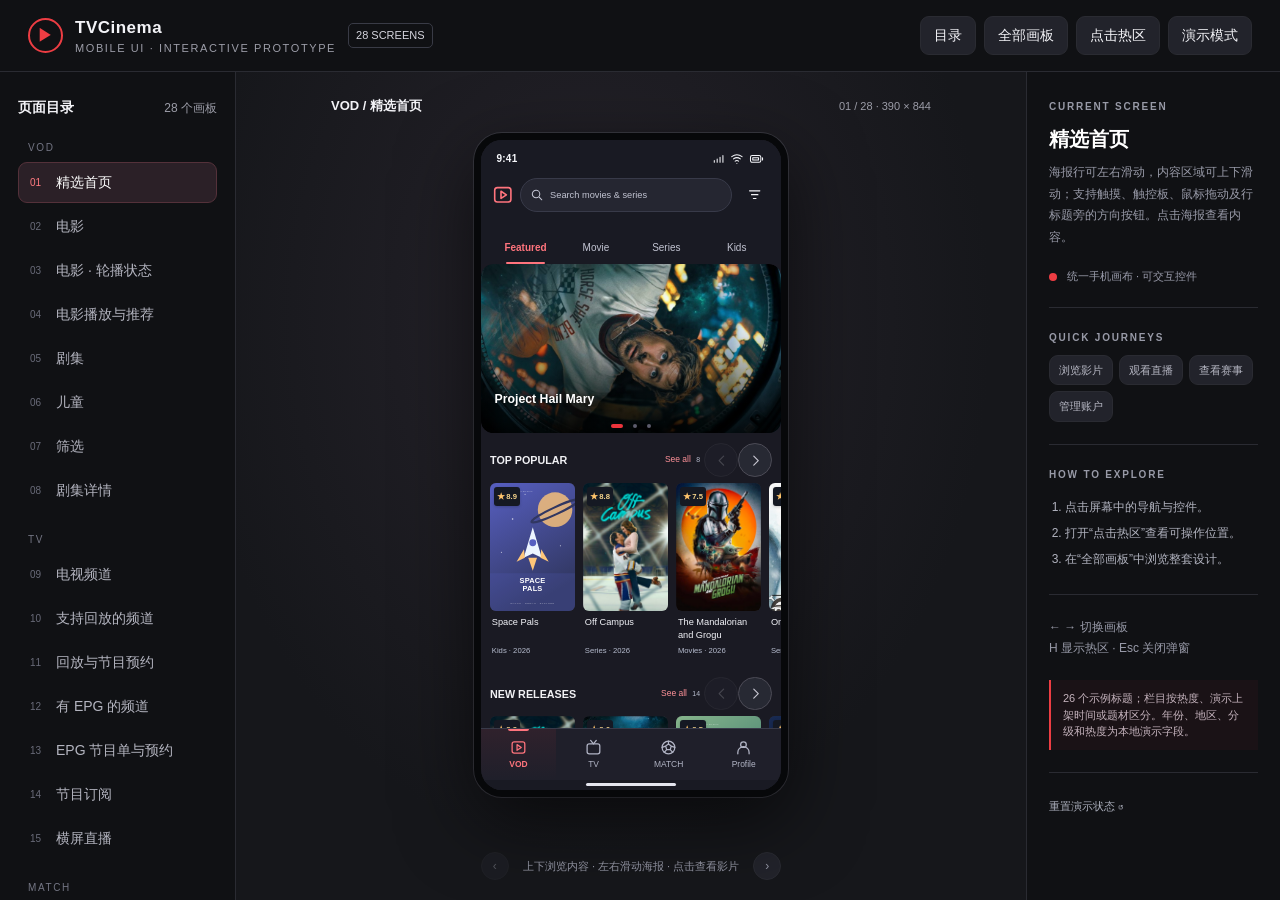
==== index.html @ 3f124931 "Publish TVCinema mobile interactive prototype" ====
<!doctype html>
<html lang="zh-CN">
<head>
<meta charset="utf-8">
<meta name="viewport" content="width=device-width,initial-scale=1">
<title>TVCinema — 可交互 UI 设计稿</title>
<style>
:root{color-scheme:dark;--bg:#101114;--panel:#18191f;--line:#2a2b32;--muted:#9c9da8;--red:#ed3d43;--text:#f3f3f7}
*{box-sizing:border-box}body{margin:0;background:var(--bg);color:var(--text);font:14px/1.5 -apple-system,BlinkMacSystemFont,"Segoe UI",sans-serif}button,input,select{font:inherit}button{cursor:pointer;color:inherit}button:focus-visible,a:focus-visible{outline:2px solid #ffa9ab;outline-offset:3px}button:disabled{cursor:default;opacity:.45}button,input,select{border-radius:9px}button{border:1px solid var(--line);background:#22232b}button:hover{border-color:#60616f}button.active{color:#ff8a8d;background:#ed3d4318;border-color:#ed3d4350}.topbar{height:72px;border-bottom:1px solid var(--line);display:flex;align-items:center;justify-content:space-between;padding:0 28px;gap:16px}.brand{display:flex;align-items:center;gap:12px}.mark{width:35px;height:35px;border:2px solid var(--red);border-radius:50%;display:grid;place-items:center;color:var(--red);font-size:17px}.brand strong{font-size:17px;letter-spacing:.5px}.brand small{display:block;font-size:11px;letter-spacing:1.6px;color:var(--muted)}.toolbar{display:flex;gap:8px;align-items:center}.toolbar button{padding:8px 13px}.tag{color:#d5d5de;font-size:11px;border:1px solid #393b46;border-radius:5px;padding:3px 7px;white-space:nowrap}.shell{display:grid;grid-template-columns:236px 1fr 254px;min-height:calc(100dvh - 72px)}.sidebar{border-right:1px solid var(--line);padding:25px 18px;height:calc(100dvh - 72px);overflow:auto}.eyebrow{font-size:10px;color:#989aa7;font-weight:600;letter-spacing:1.8px;margin:0 0 10px}.side-head{display:flex;justify-content:space-between;align-items:center;margin-bottom:22px}.side-head span{font-size:12px;color:var(--muted)}.group{margin:21px 0 7px;padding:0 10px;color:#737583;font-size:10px;letter-spacing:1.6px}.page-link{width:100%;display:flex;align-items:center;gap:10px;text-align:left;padding:9px 11px;margin:3px 0;border:1px solid transparent;background:transparent;color:#b4b5c0}.page-link.active{color:#fff;background:#2b2027;border-color:#54313a}.num{color:#696b79;font-size:10px;width:16px}.page-link.active .num{color:#ff7a80}.main{min-width:0;background:radial-gradient(ellipse at 45% 30%,#26232b 0%,#16171b 65%);position:relative;padding:24px 28px 20px;display:flex;flex-direction:column;align-items:center}.stage-label{width:100%;max-width:600px;display:flex;align-items:center;justify-content:space-between;margin-bottom:17px;gap:12px}.stage-label strong{font-size:13px}.stage-label span{color:var(--muted);font-size:11px}.device-area{width:100%;flex:1;min-height:0;display:flex;align-items:flex-start;justify-content:center}.device{position:relative;width:min(360px,calc((100dvh - 220px)*(390/844)));border:7px solid #07080a;border-radius:28px;box-shadow:0 24px 75px #0009,0 0 0 1px #3a3a42;overflow:hidden;background:#1a1a23;flex-shrink:0}.device.landscape{width:min(100%,760px);border-radius:19px;margin-top:80px}.screen{position:relative;line-height:0}.screen img{width:100%;height:auto;display:block}.hit{position:absolute;display:block;border:1px solid transparent;background:transparent;border-radius:4px;padding:0;z-index:2;line-height:1.2}.hit:hover{border-color:#ed3d43cc;background:#ed3d4325}.show-hits .hit{border:1px dashed #ff8289;background:#ed3d431a}.hit span{display:none;position:absolute;left:0;bottom:100%;background:#ed3d43;color:white;padding:4px 6px;font-size:10px;white-space:nowrap;border-radius:4px;box-shadow:0 2px 8px #0006}.hit:hover span,.hit:focus-visible span{display:block}.caption{display:flex;align-items:center;justify-content:center;gap:14px;margin:22px 0 0;color:#9698a6;font-size:11px}.caption button{font-size:12px;width:28px;height:28px;border-radius:50%}.inspector{border-left:1px solid var(--line);padding:27px 22px;color:#b5b6c2}.inspector h2{color:white;font-size:20px;margin:0 0 8px;font-weight:600}.inspector p{font-size:12px;line-height:1.8;color:#989aa8;margin:0 0 20px}.divider{border-top:1px solid var(--line);margin:22px 0}.steps{padding-left:16px;color:#b1b3bf;font-size:12px}.steps li{padding:4px 0}.legend{display:flex;gap:10px;align-items:center;font-size:11px;color:#999baa;margin:12px 0}.dot{width:8px;height:8px;background:var(--red);border-radius:50%}.stat{font-size:27px;color:white}.stat small{font-size:11px;color:#9294a3;margin-left:6px}.shortcuts{display:flex;gap:6px;flex-wrap:wrap}.shortcuts button{padding:6px 9px;font-size:11px}.source-link{font-size:11px;color:#aaaebb;border:none;background:transparent;padding:0;text-align:left}.gallery{display:none;padding:28px 34px;width:100%;max-width:1600px;margin:auto}.gallery-head{display:flex;align-items:center;justify-content:space-between;margin-bottom:22px}.gallery h1{font-size:25px;margin:0 0 4px}.gallery p{margin:0;color:#9295a2;font-size:12px}.cards{display:grid;grid-template-columns:repeat(5,minmax(0,1fr));gap:23px 19px}.card{border:1px solid #353640;background:#1b1c23;padding:9px;border-radius:13px;text-align:left;overflow:hidden}.card:hover{border-color:var(--red);transform:translateY(-2px)}.card .thumb{aspect-ratio:1080/2220;height:auto;overflow:hidden;border-radius:7px;background:#131318}.card img{width:100%;display:block}.card .land-thumb{display:flex;align-items:center}.card strong{font-size:12px;display:block;margin:11px 4px 2px}.card small{font-size:10px;color:#898d9d;margin:0 4px}.overview .shell{display:none}.overview .gallery{display:block}.veil{position:fixed;inset:0;z-index:20;background:#000a;display:none;align-items:center;justify-content:center;padding:20px;backdrop-filter:blur(6px)}.veil.open{display:flex}.modal{width:min(430px,100%);max-height:85dvh;overflow:auto;border-radius:20px;border:1px solid #42424f;background:#1b1c24;padding:24px;box-shadow:0 25px 100px #0008}.modal-head{display:flex;gap:12px;align-items:center;justify-content:space-between;margin-bottom:7px}.modal h2{font-size:21px;margin:0}.modal .sub{font-size:11px;color:#999ba9;margin:0 0 21px}.close{font-size:22px;width:32px;height:32px;padding:0;background:transparent;border:0}.field{margin:13px 0}.field label{display:block;color:#a6a8b4;font-size:12px;margin-bottom:7px}.field input,.field select{width:100%;background:#2a2b35;border:1px solid #454651;padding:10px 12px;color:white}.primary{background:var(--red);border-color:var(--red);padding:11px 17px;width:100%;font-weight:600}.secondary{padding:10px 14px}.options{display:flex;flex-wrap:wrap;gap:8px;margin:15px 0 22px}.options button{padding:8px 12px}.options button.active{background:var(--red);color:white;border-color:var(--red)}.result{width:100%;display:flex;align-items:center;justify-content:space-between;padding:13px 12px;margin:7px 0;text-align:left}.result small{color:#999baa}.note{font-size:12px;color:#9ea1b0;line-height:1.8}.toast{position:fixed;bottom:27px;left:50%;transform:translate(-50%,20px);opacity:0;pointer-events:none;transition:.18s;background:#fafafa;color:#202027;max-width:min(90vw,550px);padding:12px 18px;border-radius:11px;box-shadow:0 10px 45px #0008;z-index:40;font-size:12px;text-align:center}.toast.show{opacity:1;transform:translate(-50%,0)}.empty-mask{position:absolute;top:15.8%;left:0;right:0;bottom:1.8%;background:#1a1a23;z-index:5;display:flex;align-items:flex-start;justify-content:center;padding-top:80px;line-height:1.8;text-align:center;color:#bbb;font-size:14px}.empty-mask small{display:block;font-size:11px;color:#888}.preview-poster{height:180px;border-radius:10px;background-size:cover;background-position:center;margin:18px 0;display:grid;place-items:center}.play-symbol{width:60px;height:60px;background:#0008;border:1px solid #fff6;border-radius:50%;display:grid;place-items:center;font-size:26px}.chip{font-size:11px;background:#2a2c35;border-radius:5px;padding:4px 7px;display:inline-block;margin:0 4px 10px 0}.status-note{font-size:11px;padding:10px 12px;border-left:2px solid var(--red);background:#ed3d430b;margin-top:16px;color:#c5b3bd}.fullscreen .sidebar,.fullscreen .inspector{display:none}.fullscreen .shell{grid-template-columns:1fr}.fullscreen .device{width:min(430px,calc((100dvh - 185px)*(390/844)))}.fullscreen .device.landscape{width:min(900px,90vw)}.fullscreen .main{padding-top:14px}.fullscreen .stage-label{display:none}
@media(min-height:1000px){.device{width:min(400px,calc((100dvh - 220px)*(390/844)))}}
@media(max-width:1100px){.shell{grid-template-columns:210px 1fr}.inspector{display:none}.cards{grid-template-columns:repeat(4,minmax(0,1fr))}}
@media(max-width:700px){.topbar{height:auto;min-height:66px;padding:12px 14px;flex-wrap:wrap}.brand strong{font-size:15px}.tag{display:none}.toolbar{gap:5px}.toolbar button{font-size:11px;padding:7px 8px}.shell{display:block;min-height:calc(100dvh - 66px)}.sidebar{height:auto;max-height:140px;display:none;border-right:0;border-bottom:1px solid var(--line);padding:10px}.mobile-menu .sidebar{display:block}.side-head,.sidebar .group{display:none}.page-link{display:inline-flex;width:auto;font-size:12px;padding:7px}.main{padding:17px 12px;min-height:calc(100dvh - 66px)}.device,.fullscreen .device{width:min(380px,calc(100vw - 32px),calc((100dvh - 170px)*(390/844)));border-width:4px;border-radius:22px}.device.landscape,.fullscreen .device.landscape{width:100%;margin-top:60px;border-radius:10px}.stage-label{max-width:380px;margin-bottom:13px}.caption{margin-top:14px}.gallery{padding:20px 15px}.gallery h1{font-size:20px}.cards{grid-template-columns:repeat(2,minmax(0,1fr));gap:14px}.card .thumb{height:auto}.card strong{font-size:11px}.gallery-head .tag{display:none}.modal{padding:20px}.brand small{font-size:9px}.hide-mobile{display:none}}
@media print{body{background:white;color:black}.topbar,.shell,.gallery-head,.veil,.toast{display:none!important}.gallery{display:block!important;padding:0}.cards{grid-template-columns:repeat(3,1fr)}.card{break-inside:avoid;background:white;border:1px solid #ccc;color:black;box-shadow:none;margin-bottom:15px}.card .thumb{height:auto}.card img{width:100%}.card small{color:#666}}
/* Real, independently scrollable controls over the original TV screen. */
#device { container-type: inline-size; }
.tv-pane { position:absolute; inset:14.73% 0 9.5%; z-index:3; display:flex; flex-direction:column; overflow:hidden; background:#1a1a23; line-height:1.4; }
.tv-preview { display:block; position:relative; aspect-ratio:16/9; flex-shrink:0; width:100%; padding:0; overflow:hidden; border:0; border-radius:0; background:#11131b; text-align:left; color:white; }
.tv-preview:focus-visible { outline-offset:-3px; }
.tv-still { position:absolute; inset:0; overflow:hidden; background:#141820; }
.screen .tv-still > img { position:absolute; left:0; top:0; display:block; width:100%; height:auto; transform:translateY(var(--crop,-19.1%)); }
.tv-shade { position:absolute; inset:0; background:linear-gradient(transparent 30%,#000b 100%); }
.tv-trial { position:absolute; left:-9cqw; top:4cqw; width:33cqw; transform:rotate(-45deg); text-align:center; background:#d43636b0; padding:1cqw 0; font-size:2.2cqw; font-weight:600; }
.tv-live-badge { position:absolute; right:3cqw; top:3cqw; display:flex; gap:1.1cqw; align-items:center; background:#0008; border:1px solid #ffffff30; padding:.6cqw 1.6cqw; border-radius:1cqw; font-size:1.8cqw; letter-spacing:.15cqw; }
.tv-live-badge::before { content:''; width:1.2cqw; height:1.2cqw; background:#ed3d43; border-radius:50%; }
.tv-now { position:absolute; bottom:3.3cqw; left:4cqw; right:10cqw; display:block; }
.tv-now strong { font-size:3.2cqw; font-weight:600; display:block; line-height:1.5; text-shadow:0 1px 4px #000; }
.tv-now small { display:block; font-size:2.1cqw; color:#dedee5; line-height:1.5; }
.tv-expand { position:absolute; right:4cqw; bottom:4cqw; font-size:5cqw; line-height:1; }
.tv-tabs { display:grid; grid-template-columns:1fr 1fr; flex-shrink:0; height:15.45cqw; align-items:center; background:#1a1a23; }
.tv-tabs button { height:8.3cqw; font-size:4.1cqw; border:0; border-radius:0; background:transparent; color:#aaa; }
.tv-tabs button:first-child { border-right:1px solid #75757d; }
.tv-tabs .tv-tab-selected { color:#e83c3c; font-weight:650; }
.tv-columns { flex:1; min-height:0; display:grid; grid-template-columns:31% minmax(0,1fr); overflow:hidden; }
.tv-scroll { min-height:0; overflow-x:hidden; overflow-y:auto; overscroll-behavior-y:contain; touch-action:pan-y; scrollbar-width:thin; scrollbar-color:#5a4b52 transparent; -webkit-overflow-scrolling:touch; user-select:none; }
.tv-scroll.tv-dragging,.tv-scroll.tv-dragging button { cursor:grabbing; }
.tv-scroll::-webkit-scrollbar { width:3px; }
.tv-scroll::-webkit-scrollbar-thumb { background:#5a4b52; border-radius:3px; }
.tv-categories { background:#1a1a23; }
.tv-category { display:flex; align-items:center; justify-content:space-between; gap:1cqw; width:100%; min-height:15cqw; padding:3cqw 2cqw 3cqw 3cqw; text-align:left; background:transparent; border:0; border-left:1.2cqw solid transparent; border-radius:0; font-size:2.45cqw; color:#a6a6ad; }
.tv-category:hover { background:#25212a; }
.tv-category[aria-pressed="true"] { background:#301e26; color:white; border-left-color:#ed393c; }
.tv-category small { color:#6f6e7c; font-size:1.9cqw; }
.tv-category[aria-pressed="true"] small { color:#dd9da4; }
.tv-channels { background:#1a1a23; }
.tv-channel { display:flex; width:100%; align-items:center; min-height:15cqw; gap:2.5cqw; padding:2.4cqw 2.5cqw 2.4cqw 4cqw; background:#282832; text-align:left; border:0; border-bottom:.55cqw solid #1a1a23; border-radius:0; color:white; }
.tv-channel:hover { background:#34303c; }
.tv-channel[aria-pressed="true"] { background:#301e26; }
.tv-channel:focus-visible,.tv-category:focus-visible { outline-offset:-3px; }
.tv-logo { position:relative; display:grid; place-items:center; flex-shrink:0; width:15.4cqw; aspect-ratio:2/1; overflow:hidden; background:var(--brand-bg,#101219); border-radius:.2cqw; }
.screen .tv-logo img { width:650.6%; height:auto; max-width:none; position:absolute; left:0; top:0; transform:translate(-35.185%,var(--logo-offset)); }
.tv-brand { padding:.6cqw; font-size:2.4cqw; font-weight:800; letter-spacing:-.08cqw; text-align:center; line-height:1.1; color:var(--brand-color,#fff); }
.tv-channel-copy { min-width:0; flex:1; }
.tv-channel-copy strong { display:block; overflow:hidden; text-overflow:ellipsis; white-space:nowrap; font-weight:400; font-size:2.5cqw; line-height:1.7; }
.tv-channel-copy small { display:block; overflow:hidden; text-overflow:ellipsis; white-space:nowrap; color:#909098; font-size:1.8cqw; line-height:1.7; }
.tv-channel-arrow { color:#777781; font-size:4cqw; }
.tv-playing { display:none; align-items:flex-end; gap:.35cqw; height:3.5cqw; width:2.4cqw; flex-shrink:0; }
.tv-playing i { width:.55cqw; background:#ef4b51; height:65%; animation:tv-meter .85s ease-in-out infinite alternate; }
.tv-playing i:nth-child(2) { height:100%; animation-delay:-.35s; }
.tv-playing i:nth-child(3) { height:45%; animation-delay:-.6s; }
.tv-channel[aria-pressed="true"] .tv-playing { display:flex; }
.tv-channel[aria-pressed="true"] .tv-channel-arrow { display:none; }
.tv-empty { padding:8cqw 3cqw; text-align:center; color:#9999a4; font-size:2.6cqw; line-height:1.9; }
.tv-empty small { display:block; font-size:2cqw; }
.tv-announcement { position:absolute; width:1px; height:1px; overflow:hidden; clip-path:inset(50%); }
.tv-preview-only { position:absolute; top:14.73%; width:100%; z-index:3; line-height:1.4; }
.tv-full-player { position:absolute; inset:0; z-index:3; overflow:hidden; background:#11131b; color:white; line-height:1.5; }
.tv-full-player .tv-shade { background:linear-gradient(#0009,transparent 30%,transparent 65%,#000a); }
.tv-player-head { position:absolute; top:3%; left:4%; right:5%; display:flex; align-items:center; gap:2cqw; }
.tv-player-head strong { flex:1; font-size:clamp(10px,2.2cqw,24px); font-weight:500; }
.tv-player-head button,.tv-player-footer button { border:0; background:transparent; font-size:clamp(15px,3cqw,32px); padding:.6cqw 1cqw; line-height:1.4; }
.tv-player-head button[aria-pressed="true"] { color:#ed393c; }
.tv-player-footer { position:absolute; bottom:7%; left:4%; right:5%; display:flex; align-items:center; gap:2cqw; }
.tv-player-footer small { flex:1; font-size:clamp(8px,1.5cqw,16px); color:#ddd; }
.tv-full-player .tv-live-badge { top:auto; bottom:3%; right:5%; font-size:clamp(7px,1cqw,12px); padding:.4cqw 1cqw; }
.tv-full-player .tv-live-badge::before { width:.65cqw; height:.65cqw; }
.tv-sports { position:absolute; inset:0; background:radial-gradient(ellipse at 50% 15%,#42596e,#122435 70%); display:grid; place-items:center; }
.tv-field { position:absolute; inset:33% 6% -30%; border:1px solid #b1d5af66; background:repeating-linear-gradient(90deg,#346b3c88 0 14.2%,#2c5e3588 14.2% 28.4%); transform:perspective(200px) rotateX(25deg); }
.tv-field::before { content:''; position:absolute; left:50%; top:0; bottom:0; border-left:1px solid #c4e6bd80; }
.tv-field::after { content:''; position:absolute; left:40%; top:24%; width:20%; aspect-ratio:1; border:1px solid #c4e6bd80; border-radius:50%; }
.tv-sports-score { position:relative; color:#fff; display:flex; align-items:center; gap:4cqw; padding:3cqw 5cqw; background:#101b2ba8; border:1px solid #ffffff30; border-radius:1cqw; font-size:3cqw; }
.tv-sports-score b { font-size:6cqw; font-variant-numeric:tabular-nums; }
.show-hits .tv-category,.show-hits .tv-channel,.show-hits .tv-preview,.show-hits .tv-tabs button { outline:1px dashed #ff828980; outline-offset:-1px; }
@keyframes tv-meter { to { height:25%; } }
@media(prefers-reduced-motion:reduce) { .tv-playing i { animation:none; } }

.match-pane { position:absolute; inset:12.25% 0 9.5%; z-index:3; display:flex; flex-direction:column; overflow:hidden; background:transparent; line-height:1.4; }
.match-toolbar { display:flex; flex-direction:column; gap:2.8cqw; padding:0 4cqw 3.2cqw; flex-shrink:0; }
.match-filter-row { display:flex; gap:2.3cqw; overflow-x:auto; scrollbar-width:none; overscroll-behavior-x:contain; touch-action:pan-x; }
.match-filter-row::-webkit-scrollbar { display:none; }
.match-pill { flex-shrink:0; height:10cqw; min-width:10cqw; padding:1cqw 3cqw; border:.25cqw solid #493433; background:#190f11e8; border-radius:2.5cqw; font-size:2.85cqw; color:#eee7e5; white-space:nowrap; }
.match-pill[aria-pressed="true"] { background:#d49a32; border-color:#d49a32; color:#221612; }
.match-pill:focus-visible { outline-offset:-3px; }
.match-date { min-width:14.2cqw; }
.match-list { flex:1; min-height:0; padding:0 4cqw 4cqw; }
.match-fixture { position:relative; margin-bottom:2.4cqw; border:.22cqw solid #685650; border-radius:2.4cqw; overflow:hidden; background:#181314e8; }
.match-open { display:grid; grid-template-columns:23% 24% 15% 27%; width:100%; min-height:24cqw; align-items:center; padding:3.7cqw 1.6cqw; border:0; border-radius:0; background:transparent; color:#f8f1ef; text-align:center; }
.match-open:hover { background:#ffffff06; }
.match-open:focus-visible { outline-offset:-3px; }
.match-league { padding-right:1cqw; font-size:2.3cqw; line-height:1.25; color:#bdb7b8; }
.match-team { min-width:0; display:flex; flex-direction:column; align-items:center; gap:1.1cqw; }
.match-flag { height:7.9cqw; display:flex; align-items:center; justify-content:center; line-height:1; }
.country-flag { display:inline-flex; align-items:center; justify-content:center; flex-shrink:0; width:8.9cqw; height:5.9cqw; filter:drop-shadow(0 1px 2px #0003); }
.country-flag svg { display:block; width:100%; height:100%; overflow:hidden; }
.match-team-name { font-size:2.55cqw; line-height:1.3; overflow-wrap:anywhere; }
.match-score { display:flex; flex-direction:column; align-items:center; gap:.3cqw; }
.match-score strong { font-size:3.3cqw; white-space:nowrap; font-weight:700; font-variant-numeric:tabular-nums; }
.match-score small { font-size:2.4cqw; color:#b2a5a3; }
.match-reminder { position:absolute; right:1.6cqw; top:50%; transform:translateY(-50%); display:grid; place-items:center; width:6.1cqw; height:7cqw; padding:1cqw; background:transparent; border:1px solid transparent; color:white; }
.match-reminder svg { width:100%; height:100%; }
.match-reminder[aria-pressed="true"] { color:#ffc464; background:#d49a3220; border-color:#d49a3240; }
.match-empty { text-align:center; padding:15cqw 3cqw; font-size:3cqw; color:#d8c2ba; }
.match-empty small { display:block; margin-top:1cqw; font-size:2.3cqw; color:#ac8a7d; }
.match-modal-score { display:flex; justify-content:space-between; align-items:center; gap:14px; margin:26px 0; text-align:center; }
.match-modal-score > span { flex:1; font-size:13px; }
.match-modal-score .flag { display:flex; justify-content:center; margin-bottom:12px; }
.match-modal-score .country-flag { width:60px; height:40px; }
.match-modal-score > strong { font-size:27px; white-space:nowrap; }
.show-hits .match-pill,.show-hits .match-open,.show-hits .match-reminder { outline:1px dashed #ff828980; outline-offset:-1px; }

.match-reference-background{position:absolute;inset:12.25% 0 9.5%;z-index:2;overflow:hidden;pointer-events:none;background:#3c0806}.match-reference-band{position:absolute;left:0;right:0;background-repeat:no-repeat}.match-reference-edge{position:absolute;top:0;bottom:0;width:4%;overflow:hidden}.match-reference-edge.left{left:0}.match-reference-edge.right{right:0}.screen .match-reference-edge img{position:absolute;top:-25.1806cqw;width:100cqw;height:auto;max-width:none}.match-reference-edge.left img{left:0}.match-reference-edge.right img{left:-96cqw}#screen[data-page="match"] .app-statusbar{background:#3b0605}

.recharge-form { position:absolute; inset:0; z-index:3; pointer-events:none; }
.recharge-input { position:absolute; left:7.75%; top:22.29%; width:84.5%; height:5.65%; padding:1cqw 3cqw; background:#2c2c2e; color:white; border:.26cqw solid #b34a4e; border-radius:1cqw; font-size:4.4cqw; text-align:center; pointer-events:auto; outline-offset:2px; }
.recharge-confirm { position:absolute; left:7.75%; top:31.38%; width:84.5%; height:5.25%; padding:0; background:#282832; border:0; border-radius:1.7cqw; font-size:5.4cqw; pointer-events:auto; }
.recharge-confirm:disabled { opacity:1; color:#babac4; }
.recharge-confirm:not(:disabled) { background:#e83c40; color:white; }
.settings-current-language { position:absolute; left:61%; top:20.25%; width:31.5%; height:3.25%; display:flex; align-items:center; justify-content:flex-end; white-space:nowrap; background:#282832; color:#8f8f97; font-size:3.5cqw; line-height:1.2; pointer-events:none; z-index:3; }
.language-sheet { position:absolute; left:0; right:0; top:69.5%; bottom:0; z-index:4; background:#272727; border-radius:2.5cqw 2.5cqw 0 0; padding:0 4.4cqw; line-height:1.4; }
.language-dismiss,.language-dismiss:hover { position:absolute; inset:8% 0 30.5%; z-index:2; border:0; border-radius:0; background:transparent; }
.language-sheet-head { height:18cqw; display:flex; align-items:center; justify-content:space-between; border-bottom:1px solid #48484c; }
.language-sheet-head strong { font-size:4cqw; color:#c9c9d1; }
.language-sheet-head button { background:transparent; border:0; font-size:6cqw; padding:1cqw; color:#eee; }
.language-option { display:flex; align-items:center; width:100%; height:18cqw; padding:0; border:0; border-bottom:1px solid #424246; border-radius:0; background:transparent; text-align:left; font-size:3.7cqw; color:#c5c5ce; }
.language-option:last-child { border-bottom:0; }
.language-option[aria-pressed="true"] { color:#ed393e; }
.history-capture-mask { position:absolute; left:0; right:0; top:80%; bottom:1.5%; z-index:1; background:#1a1a23; }
.profile-empty-mask { position:absolute; left:0; right:0; top:15.2%; bottom:1.5%; background:#1a1a23; z-index:3; }
.show-hits .recharge-input,.show-hits .recharge-confirm,.show-hits .language-option { outline:1px dashed #ff8289; outline-offset:-2px; }

.vod-pane { position:absolute; inset:19.1% 0 9.5%; z-index:3; overflow-x:hidden; overflow-y:auto; background:#1a1a23; line-height:1.4; overscroll-behavior-y:contain; touch-action:pan-x pan-y; scrollbar-width:thin; scrollbar-color:#56545e transparent; user-select:none; }
.vod-hero { position:relative; margin:0 0 2.5cqw; }
.vod-hero-strip { display:flex; overflow-x:auto; overflow-y:hidden; width:100%; aspect-ratio:16/9; scroll-snap-type:x mandatory; scrollbar-width:none; overscroll-behavior-x:contain; touch-action:pan-x pan-y; border-radius:4cqw; }
.vod-hero-strip::-webkit-scrollbar,.vod-row::-webkit-scrollbar { display:none; }
.vod-hero-slide { position:relative; flex:0 0 100%; width:100%; height:100%; padding:0; border:0; border-radius:4cqw; background:#15151e; overflow:hidden; scroll-snap-align:start; text-align:left; color:white; }
.vod-hero-photo { position:absolute; inset:0; overflow:hidden; }
.screen .vod-hero-photo img { position:absolute; top:0; left:-16%; width:132%; height:auto; transform:translateY(var(--hero-crop,-19.1%)); }
.vod-hero-slide > .vod-art { position:absolute; inset:0; aspect-ratio:auto; border-radius:0; }
.vod-hero-shade { position:absolute; inset:0; background:linear-gradient(transparent 42%,#0009 100%); }
.vod-hero-title { position:absolute; left:4.5cqw; right:4.5cqw; bottom:8cqw; font-size:3.5cqw; font-weight:750; line-height:1.25; text-shadow:0 1px 4px #0006; }
.vod-hero-dots { position:absolute; bottom:1.5cqw; left:0; right:0; display:flex; align-items:center; justify-content:center; gap:1.3cqw; pointer-events:none; }
.vod-hero-dot { pointer-events:auto; width:1.6cqw; height:1.6cqw; min-height:0; padding:0; border:0; border-radius:2cqw; background:#5c5c6c; }
.vod-hero-dot[aria-pressed="true"] { width:4.2cqw; background:#eb343c; }
.vod-shelf { margin:0 0 4.8cqw; }
.vod-shelf-heading { display:flex; align-items:center; justify-content:space-between; margin:0; padding:1cqw 1.6cqw 2.6cqw; }
.vod-shelf h2 { margin:0; color:#f1f1f4; font-size:3.3cqw; line-height:1.4; font-weight:750; }
.vod-row-controls { display:flex; gap:1cqw; }
.vod-row-controls button { display:grid; place-items:center; width:4.6cqw; height:4.6cqw; padding:0; border:1px solid #4c4b56; border-radius:50%; background:#25252f; font-size:3.4cqw; line-height:1; color:#c9c8d2; }
.vod-row-controls button:disabled { opacity:.25; }
.vod-row { display:flex; gap:2cqw; padding:0 1.6cqw .8cqw; overflow-x:auto; overflow-y:hidden; overscroll-behavior-x:contain; touch-action:pan-x pan-y; scrollbar-width:none; scroll-snap-type:x proximity; scroll-padding-inline:1.6cqw; }
.vod-card { position:relative; flex:0 0 29.2cqw; width:29.2cqw; min-width:0; padding:0; border:0; border-radius:1cqw; background:transparent; text-align:left; color:#f7f7f9; scroll-snap-align:start; }
.vod-card:hover { border:0; background:transparent; }
.vod-card:focus-visible { outline-offset:-2px; }
.vod-art { position:relative; display:block; width:100%; aspect-ratio:2/3; overflow:hidden; background:#282832; border-radius:1.2cqw; }
.vod-art .vod-sprite { position:absolute; top:0; left:0; width:var(--sprite-width); height:auto; max-width:none; transform:translate(var(--sprite-x),var(--sprite-y)); }
.vod-art .vod-illustration { position:absolute; inset:0; width:100%; height:100%; object-fit:cover; }
.vod-art-title { position:absolute; inset:auto 0 0; padding:10cqw 1.8cqw 3cqw; background:linear-gradient(transparent,#07101ddd); font-weight:800; font-size:3.9cqw; line-height:1.05; text-transform:uppercase; }
.vod-card-title { display:block; margin:1.7cqw 1.3cqw 0; overflow:hidden; text-overflow:ellipsis; white-space:nowrap; font-size:2.55cqw; line-height:1.7; font-weight:400; }
.vod-rating { position:absolute; left:0; bottom:0; z-index:1; display:flex; align-items:center; gap:.7cqw; padding:.7cqw 1.2cqw; border-radius:0 1.5cqw 0 0; background:#090d1370; color:white; font-size:2.4cqw; line-height:1.3; }
.vod-rating b { font-size:3cqw; }
.vod-footer-note { padding:2cqw 5cqw 6cqw; color:#777780; text-align:center; font-size:2.3cqw; }
.vod-dragging,.vod-dragging button { cursor:grabbing!important; }
.vod-drag-scroll { scroll-snap-type:none!important; scroll-behavior:auto!important; }
.vod-modal-layout { display:grid; grid-template-columns:110px minmax(0,1fr); gap:18px; margin:17px 0; align-items:start; }
.vod-modal-layout .vod-art { border-radius:8px; }
.vod-modal-layout .vod-art-title { font-size:16px; padding:25px 8px 12px; }
.vod-modal-copy { min-width:0; }
.vod-modal-copy p { color:#b3b3bf; font-size:12px; line-height:1.7; margin:8px 0; }
.vod-modal-copy .chip { margin-bottom:5px; }
.vod-modal-actions { display:grid; gap:10px; }
.show-hits .vod-card,.show-hits .vod-hero-slide,.show-hits .vod-row-controls button { outline:1px dashed #ff828980; outline-offset:-1px; }
@media(max-width:400px) { .vod-modal-layout { grid-template-columns:90px minmax(0,1fr); gap:14px; } }

.movie-watch-pane{position:absolute;inset:5.8% 0 1.3%;z-index:3;overflow-x:hidden;overflow-y:auto;background:#1a1a23;line-height:1.45;overscroll-behavior-y:contain;touch-action:pan-x pan-y;scrollbar-width:thin;scrollbar-color:#55535e transparent;user-select:none}
.movie-player-viewport{position:sticky;top:0;z-index:5;aspect-ratio:16/9;background:#000;overflow:hidden;color:#fff}
.movie-film-still{position:absolute;left:0;right:0;top:50%;transform:translateY(-50%);aspect-ratio:2.39;overflow:hidden;background:#08080b}
.movie-film-still>.vod-art{position:absolute;inset:0;aspect-ratio:auto;border-radius:0}
.movie-reference-still{position:absolute;inset:0;overflow:hidden}
.screen .movie-reference-still img{position:absolute;top:0;left:0;width:100%;height:auto;transform:translateY(-8.84%)}
.movie-video-shade{position:absolute;inset:0;background:linear-gradient(#0006,transparent 25%,transparent 55%,#000b)}
.movie-player-top{position:absolute;inset:0 0 auto;display:flex;justify-content:space-between;align-items:center;padding:1.3cqw 3cqw;z-index:3}
.movie-player-top button,.movie-controls button{border:0;background:transparent;padding:0;color:#fff;line-height:1}
.movie-back{font-size:6cqw;width:6cqw;height:7cqw;text-align:left}
.movie-player-badge{font-size:1.9cqw;letter-spacing:.15cqw;color:#ddd;background:#0008;border:1px solid #ffffff30;padding:.5cqw 1.2cqw;border-radius:1cqw}
.movie-play-center{position:absolute;left:50%;top:50%;transform:translate(-50%,-50%);display:grid;place-items:center;width:13cqw;height:13cqw;border:1px solid #ffffff80;border-radius:50%;background:#0006;font-size:6cqw;padding:0;color:white;z-index:2}
.movie-player-viewport[data-playing="true"] .movie-play-center{opacity:0;transition:opacity .18s}
.movie-player-viewport:hover .movie-play-center,.movie-play-center:focus-visible{opacity:1!important}
.movie-controls{position:absolute;inset:auto 0 0;z-index:3;padding:0 3.4cqw 2cqw;background:linear-gradient(transparent,#0009);line-height:1.4}
.movie-seek{display:block;width:100%;height:3cqw;margin:0 0 1.1cqw;padding:0;accent-color:#e9373f;cursor:pointer}
.movie-control-row{display:flex;align-items:center;gap:3cqw}
.movie-control-row button{font-size:3cqw;min-width:3.5cqw;height:4cqw}
.movie-time{font-size:2.2cqw;color:#ddd;font-variant-numeric:tabular-nums;flex:1}
.movie-watch-info{padding:4.4cqw 3.4cqw 0}
.movie-title-row{display:flex;gap:3cqw;align-items:flex-start;justify-content:space-between}
.movie-title-row h1{min-width:0;margin:0;color:#f5f5f8;font-size:5.4cqw;line-height:1.2;font-weight:750;letter-spacing:-.12cqw}
.movie-detail-rating{font-size:5.2cqw;line-height:1.3;color:#fa8b17;font-weight:500;white-space:nowrap}
.movie-meta,.movie-genres{margin:2.6cqw 0 0;color:#a6a6af;font-size:2.8cqw;line-height:1.6}
.movie-genres{margin-top:1.5cqw}
.movie-description{margin:3.1cqw 0 0;color:#a6a6af;font-size:3cqw;line-height:1.6;display:-webkit-box;-webkit-box-orient:vertical;-webkit-line-clamp:3;overflow:hidden}
.movie-description.is-expanded{display:block;overflow:visible}
.movie-more{padding:1.9cqw 0 0;border:0;background:transparent;color:#f23842;font-size:3.1cqw;font-weight:700;line-height:1.4}
.movie-credits{margin-top:3cqw;color:#898993;font-size:2.8cqw;line-height:1.65}
.movie-credits p{margin:0 0 .7cqw}
.movie-cast{display:-webkit-box;-webkit-line-clamp:2;-webkit-box-orient:vertical;overflow:hidden}
.movie-cast.is-expanded{display:block;overflow:visible}
.movie-recommendations{padding-top:6cqw;padding-bottom:5cqw}
.movie-reco-heading{display:flex;justify-content:space-between;align-items:center;padding:0 3.4cqw;margin-bottom:1.5cqw}
.movie-reco-heading h2{margin:0;font-size:4.2cqw;color:#fff;font-weight:750}
.movie-reco-heading small{color:#9797a3;font-size:2.3cqw}
.movie-reco-intro{margin:0 3.4cqw 4cqw;color:#8b8b98;font-size:2.7cqw}
.movie-reco-shelf{margin-bottom:4cqw}
.movie-reco-shelf .vod-shelf-heading{padding:0 3.4cqw 2cqw}
.movie-reco-shelf h3{margin:0;color:#bcbcc7;font-size:2.8cqw;font-weight:500}
.movie-reco-shelf .vod-row{padding-left:3.4cqw;padding-right:3.4cqw;scroll-padding-inline:3.4cqw}
.movie-reco-shelf .vod-card{flex-basis:28.4cqw;width:28.4cqw}
.movie-watch-pane.is-cinema{overflow:hidden}
.movie-watch-pane.is-cinema .movie-player-viewport{height:100%;aspect-ratio:auto}
.movie-watch-pane.is-cinema .movie-watch-info,.movie-watch-pane.is-cinema .movie-recommendations{display:none}
.show-hits .movie-play-center,.show-hits .movie-more,.show-hits .movie-controls button{outline:1px dashed #ff828980;outline-offset:-1px}
/* Reference-based watch pages: playback and all content stay on the same page. */
.movie-player-viewport[data-playing="true"] .movie-play-center{opacity:1;background:#12131beb}
.movie-play-center .ui-icon{width:6cqw;height:6cqw}.movie-player-badge{font-size:2.3cqw}.movie-player-top{padding-top:1cqw}
.series-watch-pane .movie-player-viewport{aspect-ratio:16/10}.series-watch-pane .movie-film-still{aspect-ratio:1080/673}
.series-reference-still{position:absolute;inset:0;overflow:hidden}.screen .series-reference-still img{position:absolute;top:0;left:0;width:100%;height:auto;transform:translateY(-6.04%)}
.watch-actions{display:flex;align-items:center;gap:3cqw;justify-content:space-between;margin-top:3cqw}.watch-favorite{display:flex;align-items:center;justify-content:center;gap:2cqw;min-height:var(--ui-touch);padding:2cqw 3cqw;border:1px solid #4b4b5c;background:#282832;color:#e4e4ef;border-radius:3cqw;font-size:3.1cqw}.watch-favorite[aria-pressed="true"]{color:#ff9299;border-color:#ad4d5c;background:#ed3d4314}.watch-favorite[aria-pressed="true"] .ui-icon{fill:#ed3d4333}.watch-favorite .ui-icon{width:4.6cqw;height:4.6cqw}.watch-episode-label{font-size:2.8cqw;color:#b9bbcb;text-align:right}
.series-episodes{margin-top:4cqw}.series-season-row{display:flex;align-items:center;justify-content:space-between;gap:3cqw;margin-bottom:2.5cqw}.series-season-row>span{font-size:3.1cqw;color:#b9bbcb}.series-season{display:flex;align-items:center;gap:3cqw;min-height:var(--ui-touch);padding:2cqw 3cqw;font-size:3.6cqw;font-weight:650;background:#282832;border:1px solid #6d6f83;border-radius:2cqw}.series-season .ui-icon{width:4cqw;height:4cqw;transform:rotate(90deg)}.series-episode-row{display:flex;gap:2cqw;overflow-x:auto;scrollbar-width:thin;scroll-snap-type:x proximity;touch-action:pan-x;padding-bottom:2cqw}.series-episode-row button{flex:0 0 13cqw;height:15cqw;scroll-snap-align:start;border:1px solid #363744;background:#282832;color:white;font-size:4.1cqw;border-radius:2cqw}.series-episode-row button[aria-pressed="true"]{background:#e43d46;border-color:#f55a62;font-weight:700}
.watch-favorites-panel{position:absolute;inset:16.8% 0 1.5%;z-index:4;background:#1a1a23;overflow-y:auto;padding:4cqw;line-height:1.5}.watch-empty-favorites{text-align:center;padding:20cqw 4cqw;font-size:4.1cqw;color:#ddd}.watch-empty-favorites p{font-size:3.3cqw;color:#aeb2c4}

.movie-player-top .movie-back.ui-icon-button{background:#12131be8;border-radius:50%}

.movie-seek{appearance:none;-webkit-appearance:none;height:6cqw;background:transparent}.movie-seek::-webkit-slider-runnable-track{height:.9cqw;background:linear-gradient(to right,#ed3d43 var(--watch-progress,0%),#c6c8d3 var(--watch-progress,0%));border-radius:1cqw}.movie-seek::-webkit-slider-thumb{appearance:none;-webkit-appearance:none;width:3.6cqw;height:3.6cqw;margin-top:-1.35cqw;border:0;border-radius:50%;background:#f45d65}.movie-seek::-moz-range-track{height:.9cqw;background:#c6c8d3}.movie-seek::-moz-range-thumb{width:3.6cqw;height:3.6cqw;border:0;border-radius:50%;background:#f45d65}

.tv-catchup-pane,.epg-pane{inset:13.03% 0 7.6%}
.tv-channel-wrap{position:relative}
.tv-channel-wrap.has-catchup .tv-channel{padding-right:10cqw}
.tv-channel-wrap.has-catchup .tv-playing,.tv-channel-wrap.has-catchup .tv-channel-arrow{display:none}
.tv-catchup-action{position:absolute;right:1.8cqw;top:50%;transform:translateY(-50%);display:grid;place-items:center;width:6.3cqw;height:8cqw;padding:1cqw;border:0;background:transparent;color:#eee}
.tv-catchup-action svg{width:100%;height:100%}
.tv-catchup-tag{display:inline-block;margin-left:1cqw;color:#d0a4a5;font-size:1.6cqw}
.tv-logo .epg-band-logo{position:absolute!important;width:603.1%!important;height:auto!important;max-width:none;left:0;top:0;transform:translate(-35.15%,-65.03%)!important}
.epg-pane{position:absolute;z-index:3;display:flex;flex-direction:column;overflow:hidden;background:#1a1a23;line-height:1.4}
.epg-preview-wrap{position:relative;flex-shrink:0}
.epg-heading{display:flex;align-items:center;gap:1.6cqw;height:15.7cqw;flex-shrink:0;padding:1cqw 3cqw;color:white}
.epg-heading>button{font-size:5cqw;width:4.5cqw;padding:0;border:0;background:transparent;line-height:1}
.epg-heading strong{flex:1;font-size:3.8cqw;overflow:hidden;white-space:nowrap;text-overflow:ellipsis}
.epg-heading small{display:block;color:#8f8e99;font-size:1.8cqw;line-height:1.5;text-align:right;white-space:nowrap}
.epg-columns{display:grid;grid-template-columns:23% minmax(0,1fr);flex:1;min-height:0;overflow:hidden}
.epg-date{display:block;width:100%;height:15.3cqw;padding:1cqw 1.4cqw 1cqw 3cqw;border:0;border-left:1.2cqw solid transparent;border-radius:0;background:#1a1a23;text-align:left;color:#aaa9b1;font-size:3.2cqw;white-space:nowrap}
.epg-date[aria-pressed="true"]{background:#321e27;border-left-color:#ed3c40;color:white}
.epg-program-row{position:relative;display:flex;min-height:15.3cqw;margin-bottom:.55cqw;background:#282832;border-left:.5cqw solid transparent}
.epg-program-row[data-state="live"]{background:#30222b;border-left-color:#ef3c45}
.epg-program-row.is-selected{box-shadow:inset 0 0 0 .18cqw #d14c5866}
.epg-program-main{display:flex;align-items:center;gap:2cqw;flex:1;min-width:0;padding:2cqw 2cqw 2cqw 2.5cqw;border:0;border-radius:0;background:transparent;text-align:left;color:white}
.epg-program-copy{min-width:0;flex:1}
.epg-program-copy strong{display:block;font-size:3.1cqw;line-height:1.7;font-weight:400;white-space:nowrap}
.epg-program-copy small{display:block;overflow:hidden;text-overflow:ellipsis;white-space:nowrap;color:#93919c;font-size:2.1cqw;line-height:1.8}
.epg-program-copy em{font-style:normal;font-size:1.65cqw;color:#b5a4aa;margin-left:1cqw}
.epg-program-row[data-state="live"] .epg-program-copy em{color:#ff8f95}
.epg-program-icon{display:grid;place-items:center;width:4.3cqw;flex-shrink:0;color:#eee}
.epg-program-icon svg{width:4.1cqw;height:4.1cqw}
.epg-reserve{width:8.5cqw;flex-shrink:0;padding:1.8cqw;border:0;border-radius:0;background:transparent;color:#ddd}
.epg-reserve svg{width:4.6cqw;height:4.6cqw}
.epg-reserve[aria-pressed="true"]{color:#ffc05a;background:#dba33512}
.epg-back-live{position:absolute;right:2.5cqw;top:2.5cqw;z-index:4;padding:.7cqw 1.3cqw;border:1px solid #ffffff60;border-radius:1cqw;background:#000a;color:white;font-size:2.1cqw}
.epg-replay-controls{position:absolute;bottom:0;left:0;right:0;display:flex;align-items:center;gap:1.6cqw;padding:1.2cqw 2.5cqw;background:#000b;z-index:3;line-height:1.3}
.epg-replay-controls button{background:transparent;border:0;color:white;font-size:2.6cqw;padding:0;width:4cqw}
.epg-replay-controls input{flex:1;min-width:0;height:2.3cqw;accent-color:#ef3b43;margin:0}
.epg-replay-controls small{color:#ddd;font-size:1.9cqw;font-variant-numeric:tabular-nums}
.epg-preview-wrap.has-replay .tv-now{bottom:8.6cqw}
.epg-reservations{position:absolute;top:49.6%;bottom:9.5%;left:0;right:0;z-index:4;background:#1a1a23;line-height:1.5}
.epg-reservation-row{display:flex;align-items:center;gap:2.7cqw;padding:3.5cqw 4cqw;background:#282832;margin-bottom:.6cqw}
.epg-reservation-main{display:flex;align-items:center;gap:2.7cqw;min-width:0;flex:1;padding:0;border:0;background:transparent;text-align:left;color:white}
.epg-reservation-copy{flex:1;min-width:0}
.epg-reservation-copy strong{display:block;font-size:3cqw;font-weight:500}
.epg-reservation-copy small{display:block;color:#9998a3;font-size:2.1cqw;line-height:1.8}
.epg-empty{padding:12cqw 7cqw;color:#a9a7b3;text-align:center;font-size:3cqw}
.epg-empty p{font-size:2.5cqw;color:#80808d;line-height:1.8}
.epg-empty button{padding:2cqw 4cqw;font-size:2.7cqw;background:#e53842;color:white;border:0}
.epg-guide-link{font-size:2cqw;color:#d8afb4}
.epg-player-mode{display:inline-block;color:#ffa3a9;margin-right:1cqw}
.show-hits .tv-catchup-action,.show-hits .epg-program-main,.show-hits .epg-reserve,.show-hits .epg-date{outline:1px dashed #ff828980;outline-offset:-1px}

.unified-search{position:absolute;inset:5.7% 0 1.3%;z-index:3;display:flex;flex-direction:column;overflow:hidden;line-height:1.4;background:#1a1a23;color:#f4f4f7}
.search-form{display:flex;align-items:center;gap:1.8cqw;padding:1.8cqw 3.6cqw 3cqw;flex-shrink:0}
.search-back{flex-shrink:0;width:5cqw;height:9cqw;padding:0;border:0;background:transparent;font-size:6cqw;line-height:1;color:#eee}
.search-field-wrap{display:flex;align-items:center;flex:1;min-width:0;height:11cqw;padding:0 3cqw;gap:1.4cqw;background:#282832;border:1px solid transparent;border-radius:7cqw}
.search-field-wrap:focus-within{border-color:#df424b}
.search-field-icon{color:#93939f;font-size:4.2cqw;flex-shrink:0}
.search-field{min-width:0;flex:1;width:100%;height:100%;padding:0;border:0;outline:0;border-radius:0;background:transparent;color:white;font-size:3cqw;caret-color:#ed3d43}
.search-field::placeholder{color:#8f8f9e}
.search-clear-input{border:0;background:transparent;color:#bbb9c6;font-size:4cqw;padding:0;line-height:1}
.search-clear-input[hidden]{display:none}
.search-submit{height:10cqw;padding:0 2.3cqw;border:0;border-radius:2cqw;background:#e83c43;font-size:3cqw;color:white;font-weight:600}
.search-submit:disabled{background:#282832;color:#777784;opacity:1}
.search-scope-tabs{display:flex;gap:2cqw;padding:0 4.2cqw 3.4cqw;flex-shrink:0}
.search-scope{height:7cqw;min-width:13cqw;padding:0 3cqw;border:1px solid #3c3b47;border-radius:5cqw;background:transparent;color:#a6a4b2;font-size:2.8cqw;white-space:nowrap}
.search-scope[aria-pressed="true"]{background:#ed3d431b;border-color:#ed3d43;color:#ff797f}
.search-body{flex:1;min-height:0;overflow-x:hidden;overflow-y:auto;overscroll-behavior-y:contain;touch-action:pan-x pan-y;scrollbar-width:thin;scrollbar-color:#56545e transparent;padding:1cqw 4.2cqw 6cqw;user-select:none}
.search-section{margin-bottom:5cqw}
.search-section-head{display:flex;align-items:center;justify-content:space-between;gap:2cqw;margin-bottom:2.6cqw}
.search-section-head h2{font-size:4cqw;font-weight:700;margin:0;letter-spacing:-.05cqw}
.search-section-head small{font-size:2.3cqw;color:#8b8999}
.search-history-clear{display:flex;align-items:center;gap:1cqw;border:0;padding:0;background:transparent;color:#9794a5;font-size:2.6cqw}
.search-history-clear svg{width:3.5cqw;height:3.5cqw}
.search-history-list{display:flex;flex-wrap:wrap;gap:1.8cqw}
.search-history-chip{display:inline-flex;align-items:center;max-width:100%;background:#282832;border:1px solid #35343f;border-radius:2cqw;overflow:hidden}
.search-history-query{min-width:0;max-width:70cqw;border:0;border-radius:0;background:transparent;color:#ceccd8;padding:1.8cqw 2.3cqw;font-size:2.9cqw;text-align:left;overflow:hidden;text-overflow:ellipsis;white-space:nowrap}
.search-history-remove{padding:1.8cqw 2.3cqw 1.8cqw .6cqw;border:0;background:transparent;border-radius:0;color:#807d8e;font-size:3.3cqw;line-height:1}
.search-history-empty{font-size:2.7cqw;color:#858292;line-height:1.8;margin:0;padding:1cqw 0}
.search-trending-caption{margin:-1.6cqw 0 3cqw;color:#858292;font-size:2.5cqw}
.search-trends{display:grid;grid-template-columns:1fr;gap:2cqw}
.search-trend{display:flex;align-items:center;gap:3cqw;min-width:0;min-height:22cqw;padding:2.5cqw 3cqw;border:1px solid #35333f;border-radius:2.3cqw;background:linear-gradient(135deg,#292731,#211f29);text-align:left;color:white}
.search-trend-rank{font-size:3.7cqw;font-weight:750;color:#726d83;flex-shrink:0;width:2.7cqw;align-self:flex-start;line-height:1.2}
.search-trend:nth-child(-n+3) .search-trend-rank{color:#ff707a}
.search-trend-thumb{display:flex;align-items:center;justify-content:center;flex-shrink:0;width:11.5cqw;min-height:17.25cqw}
.search-trend-thumb .vod-art{border-radius:.8cqw}
.search-trend-thumb .tv-logo{width:10.5cqw}
.search-trend-thumb .tv-brand{font-size:1.9cqw}
.search-trend-copy{min-width:0;flex:1}
.search-trend-copy strong{display:-webkit-box;-webkit-line-clamp:2;-webkit-box-orient:vertical;overflow:hidden;font-size:3.5cqw;font-weight:600;line-height:1.4}
.search-trend-copy small{display:block;font-size:2.6cqw;color:#aaa4b8;margin-top:1cqw;line-height:1.5}
.search-type-badge{display:inline-flex;align-items:center;gap:.6cqw;margin-top:1.3cqw;padding:.35cqw 1cqw;background:#4d3f602f;border:1px solid #8b719b44;border-radius:.7cqw;font-size:2.2cqw;color:#c5a7dc;line-height:1.4}
.search-type-badge.live{background:#e93c4310;border-color:#e93c4350;color:#ff858b}
.search-type-badge.live::before{content:'';width:.8cqw;height:.8cqw;border-radius:50%;background:#ed3d43}
.search-trend-arrow{font-size:2.7cqw;color:#767180;align-self:flex-start}
.search-result-summary{margin:0 0 4cqw;font-size:3cqw;color:#b0acbd;line-height:1.6;overflow-wrap:anywhere}
.search-result-summary strong{color:white;font-weight:600}
.search-result-heading{margin:3.5cqw 0 2.5cqw;font-size:3.5cqw;color:#eeedf3}
.search-vod-grid{display:grid;grid-template-columns:repeat(3,minmax(0,1fr));gap:3.5cqw 2cqw}
.search-vod-grid .vod-card{width:100%;min-width:0;max-width:100%}
.search-vod-grid .vod-card-title{font-size:2.6cqw;margin-left:.3cqw;margin-right:.3cqw}
.search-live-list{display:grid;gap:1.4cqw}
.search-live-result{display:flex;align-items:center;gap:2.5cqw;width:100%;padding:3cqw 2.7cqw;background:#272630;border:1px solid #34323e;border-radius:2cqw;text-align:left;color:#f5f4f7}
.search-live-result .tv-logo{width:16cqw}
.search-live-result-copy{flex:1;min-width:0}
.search-live-result-copy strong{display:block;font-size:3.1cqw;font-weight:550;overflow:hidden;text-overflow:ellipsis;white-space:nowrap}
.search-live-result-copy small{display:block;font-size:2.2cqw;color:#9591a3;overflow:hidden;text-overflow:ellipsis;white-space:nowrap;line-height:1.8}
.search-live-result .search-type-badge{margin:0;flex-shrink:0}
.search-no-results{text-align:center;padding:10cqw 2cqw 7cqw;color:#a9a4b7;font-size:3cqw;line-height:1.9}
.search-no-results strong{display:block;font-size:4.2cqw;color:white;margin-bottom:1cqw}
.search-no-results button{padding:1.7cqw 3.4cqw;font-size:2.9cqw;color:white;border:1px solid #a84c58;background:#e53e481f;margin-top:3cqw}
.show-hits .search-trend,.show-hits .search-history-query,.show-hits .search-live-result{outline:1px dashed #ff828980;outline-offset:-1px}

/* UI sizes are defined against a 390 px design canvas; the viewer scales the canvas. */
#device{--ui-bg:#191a23;--ui-surface:#252631;--ui-border:#383a49;--ui-copy:#c2c4d2;--ui-subtle:#a9adbf;--ui-heading:5.13cqw;--ui-body:3.59cqw;--ui-caption:3.08cqw;--ui-touch:11.28cqw;--ui-radius:3.08cqw;--ui-space:4.1cqw}
#screen button:focus-visible,.modal button:focus-visible{outline:1cqw solid #ff9ba2;outline-offset:-1cqw}
.ui-icon{display:block;width:5.13cqw;height:5.13cqw;flex-shrink:0}
.ui-icon-button{display:inline-grid!important;place-items:center;min-width:var(--ui-touch);min-height:var(--ui-touch);padding:2.5cqw!important;border:0;background:transparent;color:inherit;border-radius:var(--ui-radius);flex-shrink:0}
.ui-icon-button .ui-icon{width:5.13cqw;height:5.13cqw}
.app-statusbar{position:absolute;inset:0 0 auto;height:5.8%;z-index:18;display:flex;align-items:center;justify-content:space-between;padding:0 5.13cqw;background:var(--ui-bg);color:#f6f7fb;line-height:1;font-size:3.33cqw}
.app-statusbar strong{font-weight:650;letter-spacing:.1cqw}.app-statusbar>span{display:flex;gap:1.3cqw}.app-statusbar .ui-icon{width:4.6cqw;height:4.6cqw}.app-statusbar .ui-icon:last-child{width:6.15cqw}
.app-home-indicator{position:absolute;bottom:0;left:0;right:0;height:1.5%;z-index:19;display:grid;place-items:center;background:var(--ui-bg)}.app-home-indicator span{width:30%;height:.9cqw;border-radius:2cqw;background:#e4e5ee}
.app-tabbar{position:absolute;inset:auto 0 1.5%;height:8%;display:grid;grid-template-columns:repeat(4,1fr);background:#20212beF;border-top:1px solid #383a49;z-index:12;line-height:1.3;backdrop-filter:blur(18px)}
.app-tab{display:flex;align-items:center;justify-content:center;flex-direction:column;gap:1cqw;padding:1.8cqw 0;border:0;border-radius:0;background:transparent;color:#b2b5c6;font-size:2.82cqw;min-height:var(--ui-touch)}.app-tab .ui-icon{width:5.64cqw;height:5.64cqw}.app-tab[aria-current="page"]{color:#ff747d;background:linear-gradient(#ed3d4314,transparent);font-weight:650}.app-tab[aria-current="page"]::before{content:'';position:absolute;top:0;width:7cqw;height:.7cqw;background:#ff747d;border-radius:0 0 1cqw 1cqw}
.app-header{position:absolute;top:5.8%;left:0;right:0;height:8.93%;z-index:10;background:var(--ui-bg);line-height:1.3;display:flex;flex-direction:column;justify-content:center;padding:0 3.1cqw;gap:1cqw}.app-header.has-vod-tabs{height:13.3%;padding-top:0;justify-content:space-between}.app-header-row{display:flex;align-items:center;gap:2cqw;min-height:var(--ui-touch)}.app-logo{width:8cqw;display:grid;place-items:center;color:#ff747d}.app-logo .ui-icon{width:7.2cqw;height:7.2cqw}.app-search{display:flex;align-items:center;gap:2cqw;flex:1;min-width:0;height:var(--ui-touch);padding:0 3cqw;border:1px solid var(--ui-border);border-radius:8cqw;background:var(--ui-surface);color:var(--ui-copy);text-align:left;font-size:3.08cqw}.app-search span{overflow:hidden;text-overflow:ellipsis;white-space:nowrap}.app-search .ui-icon{width:4.6cqw;height:4.6cqw}
.app-vod-tabs{display:grid;grid-template-columns:repeat(4,1fr);min-height:var(--ui-touch)}.app-vod-tabs button{position:relative;min-height:var(--ui-touch);padding:0 1cqw;border:0;border-radius:0;background:transparent;color:var(--ui-copy);font-size:3.33cqw}.app-vod-tabs button[aria-pressed="true"]{color:#ff747d;font-weight:650}.app-vod-tabs button[aria-pressed="true"]::after{content:'';position:absolute;bottom:0;left:23%;right:23%;height:.7cqw;border-radius:1cqw;background:#ff747d}
.app-simple-header{position:absolute;top:5.8%;left:0;right:0;height:5.5%;z-index:10;display:flex;align-items:center;gap:1cqw;padding:0 3.1cqw;background:var(--ui-bg);color:#f5f6fb;line-height:1.3}.app-simple-header h1{flex:1;font-size:4.62cqw;font-weight:650;margin:0}.app-simple-header>.ui-icon{margin:0 2cqw}.match-app-header{height:6.45%;background:#3c0806}.renew-app-header{height:6.5%}
.tv-catchup-pane,.epg-pane{top:14.73%;bottom:9.5%}
/* Shared readable type hierarchy across native content. */
.vod-shelf h2,.movie-reco-heading h2{font-size:4.1cqw}.vod-card-title,.search-vod-grid .vod-card-title{font-size:3.08cqw;color:#e3e5ef}.vod-footer-note,.movie-reco-intro{font-size:3.08cqw;color:var(--ui-subtle)}
.vod-shelf-heading{padding:1cqw 3cqw 2cqw;min-height:var(--ui-touch)}.vod-row-controls{gap:.5cqw}.vod-row-controls button{width:var(--ui-touch);height:var(--ui-touch);border-radius:50%;background:#272933}.vod-hero-dot{position:relative}.vod-hero-dot::after{content:'';position:absolute;inset:-3cqw -1cqw}.vod-hero-dots{gap:3.1cqw}
.tv-category{font-size:3.08cqw;min-height:17cqw}.tv-category small{font-size:2.65cqw;color:#a9adbf}.tv-channel{min-height:17cqw}.tv-channel-copy strong{font-size:3.08cqw;font-weight:550}.tv-channel-copy small,.tv-now small{font-size:2.82cqw;color:#c2c4d2}.tv-live-badge{font-size:2.56cqw}.tv-catchup-action{width:var(--ui-touch);height:var(--ui-touch);padding:3cqw;right:0}.tv-channel-wrap.has-catchup .tv-channel{padding-right:12cqw}.tv-tabs button{min-height:var(--ui-touch)}
.epg-reserve{width:var(--ui-touch);min-height:var(--ui-touch);padding:3cqw}.epg-reserve svg{width:5.13cqw;height:5.13cqw}.epg-program-copy small,.epg-reservation-copy small{font-size:2.82cqw;color:#c2c4d2}.epg-program-copy strong{font-size:3.33cqw;white-space:normal}.epg-program-copy em{font-size:2.3cqw;display:inline-block}.epg-date{min-height:var(--ui-touch);font-size:3.33cqw}.epg-heading small{font-size:2.56cqw;color:#b9bdce}
.movie-meta,.movie-genres,.movie-credits{font-size:3.08cqw;color:#bec1ce}.movie-description{font-size:3.59cqw;color:#d0d2df}.movie-more{font-size:3.33cqw;min-height:var(--ui-touch);padding:2cqw 0;color:#ff747d}.movie-control-row{gap:0}.movie-time{font-size:2.82cqw}.movie-reco-shelf h3{font-size:3.33cqw}.movie-back{width:var(--ui-touch);height:var(--ui-touch)}
.search-back,.search-clear-input{min-width:var(--ui-touch);min-height:var(--ui-touch)}.search-form{gap:1cqw;padding-left:1cqw;padding-right:3cqw}.search-field{font-size:3.33cqw}.search-field-wrap,.search-submit{height:var(--ui-touch)}.search-submit{font-size:3.33cqw}.search-scope{height:var(--ui-touch);font-size:3.33cqw}.search-history-query{font-size:3.08cqw;min-height:var(--ui-touch)}.search-history-remove{min-height:var(--ui-touch);min-width:9cqw;font-size:4.1cqw}.search-history-clear{font-size:3.08cqw;min-height:var(--ui-touch)}.search-trend-copy strong{font-size:3.59cqw}.search-trend-copy small,.search-live-result-copy small{font-size:2.82cqw;color:#b9bdce}.search-section-head h2{font-size:4.1cqw}.search-trending-caption,.search-history-empty{font-size:3.08cqw;color:#b9bdce}.search-live-result-copy strong{font-size:3.59cqw}.search-type-badge{font-size:2.56cqw}
.match-pill{height:var(--ui-touch);font-size:3.08cqw}.match-league,.match-score small{font-size:2.82cqw;color:#d0c4c3}.match-team-name{font-size:3.08cqw}.match-score strong{font-size:3.59cqw}.match-open{padding-right:11cqw;grid-template-columns:22% 29% 20% 29%;min-height:28cqw}.match-reminder{width:var(--ui-touch);height:var(--ui-touch);right:.5cqw;padding:3cqw}
.app-profile{position:absolute;inset:5.8% 0 9.5%;z-index:5;background:var(--ui-bg);padding:4cqw;line-height:1.5;overflow-y:auto}.app-profile-account{display:flex;align-items:center;gap:3cqw;padding:3cqw 0 6cqw}.app-avatar{display:grid;place-items:center;width:16cqw;height:16cqw;border:1px solid #ff747d55;background:#ed3d4320;border-radius:50%;color:#ff9299}.app-avatar .ui-icon{width:8.2cqw;height:8.2cqw}.app-profile h1{font-size:5.13cqw;margin:0}.app-profile p{font-size:3.33cqw;color:var(--ui-copy);margin:1cqw 0 0}.app-renew{width:100%;display:flex;align-items:center;justify-content:space-between;padding:4cqw;background:linear-gradient(115deg,#a52f3b,#e3424c);border:1px solid #ff788055;border-radius:var(--ui-radius);text-align:left;font-size:4.1cqw;font-weight:650}.app-renew small{display:block;font-size:3.08cqw;font-weight:400;margin-top:1cqw;color:#ffe5e7}.app-profile-shortcuts{display:grid;grid-template-columns:1fr 1fr;gap:3cqw;margin:4cqw 0 6cqw}.app-profile-shortcuts button{display:flex;align-items:center;justify-content:center;gap:2.5cqw;min-height:17cqw;font-size:3.59cqw;background:var(--ui-surface);border:1px solid var(--ui-border);border-radius:var(--ui-radius)}.app-profile-shortcuts .ui-icon{color:#ff9299}.app-profile-menu{overflow:hidden;background:var(--ui-surface);border:1px solid var(--ui-border);border-radius:var(--ui-radius)}.app-menu-row{display:flex;align-items:center;gap:3cqw;width:100%;min-height:16cqw;padding:3cqw;border:0;border-bottom:1px solid var(--ui-border);border-radius:0;background:transparent;text-align:left;font-size:3.59cqw}.app-menu-row:last-child{border-bottom:0}.app-menu-row>span:first-of-type{flex:1}.app-menu-row>.ui-icon:last-child{width:4.1cqw;color:var(--ui-subtle)}.app-toggle{position:relative;width:11cqw;height:6.7cqw;border-radius:8cqw;background:#535766}.app-toggle::after{content:'';position:absolute;top:.8cqw;left:.8cqw;width:5.1cqw;height:5.1cqw;border-radius:50%;background:white}.app-toggle[data-enabled="true"]{background:#e3424c}.app-toggle[data-enabled="true"]::after{left:5.1cqw}
/* Dialogs stay inside the phone. Simple choices use a bottom sheet; details use a page. */
#device>.veil{position:absolute;inset:5.8% 0 1.5%;padding:0;z-index:22;align-items:flex-end;backdrop-filter:blur(3px);background:#0008;line-height:1.5;container-type:normal}
#device .modal{width:100%;max-height:86%;padding:4.1cqw;border-radius:5cqw 5cqw 0 0;border:1px solid #484b5d;background:#232430;box-shadow:0 -4cqw 16cqw #0006;font-size:3.59cqw}
#device .modal::before{content:'';display:block;width:10cqw;height:1cqw;border-radius:2cqw;background:#64697a;margin:-1cqw auto 2cqw}
#device .modal-head{gap:2cqw;margin:0 0 3cqw}#device .modal h2{font-size:5.13cqw;line-height:1.3}#device .close{width:var(--ui-touch);height:var(--ui-touch);min-width:var(--ui-touch);font-size:6cqw;color:white}#device .close .ui-icon{width:5.13cqw;height:5.13cqw}
#device .modal .sub{font-size:3.08cqw;color:var(--ui-subtle);margin:0 0 3cqw}#device .modal .sub:empty{display:none}#device .note{font-size:3.33cqw;color:var(--ui-copy)}#device .chip{font-size:2.82cqw;padding:1cqw 1.8cqw;margin:0 1cqw 2cqw 0}#device .primary,#device .secondary{min-height:var(--ui-touch);font-size:3.59cqw;border-radius:var(--ui-radius);padding:3cqw}#device .options{gap:2cqw;margin:2cqw 0 4cqw}#device .options button{min-height:var(--ui-touch);font-size:3.59cqw;padding:2cqw 3cqw}#device .field label{font-size:3.33cqw}#device .field input{font-size:3.59cqw;padding:3cqw;min-height:var(--ui-touch)}
#device .veil[data-presentation="page"]{background:var(--ui-bg);backdrop-filter:none}#device .veil[data-presentation="page"] .modal{height:100%;max-height:100%;border:0;border-radius:0;background:var(--ui-bg);box-shadow:none}#device .veil[data-presentation="page"] .modal::before{display:none}#device .veil[data-presentation="page"] .modal-head{flex-direction:row-reverse;justify-content:flex-end;position:sticky;top:-4.1cqw;background:var(--ui-bg);z-index:2;padding:2cqw 0}#device .veil[data-presentation="page"] h2{font-size:4.62cqw}
#device .vod-modal-layout{grid-template-columns:30% minmax(0,1fr);gap:4cqw;margin:4cqw 0}#device .vod-modal-copy p{font-size:3.33cqw;color:var(--ui-copy)}#device .vod-modal-actions{gap:3cqw}#device .match-modal-score{gap:2cqw;margin:6cqw 0}#device .match-modal-score>span{font-size:3.59cqw}#device .match-modal-score>strong{font-size:6cqw}#device .match-modal-score .country-flag{width:12cqw;height:8cqw}
.language-option{font-size:3.59cqw}.settings-current-language{color:#c2c4d2}.language-sheet{border-radius:5cqw 5cqw 0 0;background:#232430}.language-option[aria-pressed="true"]{color:#ff9299}.language-sheet-head button{min-width:var(--ui-touch);min-height:var(--ui-touch)}
@media(prefers-reduced-motion:reduce){#device *,#device *::before,#device *::after{scroll-behavior:auto!important;animation:none!important;transition:none!important}}

.ui-icon-button[hidden]{display:none!important}.app-account-expiry{display:block;color:#b8bdcf;font-size:3.08cqw;margin-top:1cqw}.app-profile-account{cursor:pointer}

.app-profile-account{border:0;border-radius:0;background:transparent;width:100%;text-align:left;color:#f5f6fb}.app-detail-topbar{position:absolute;inset:5.8% 0 auto;height:6%;background:linear-gradient(#191a23,#191a2388);z-index:11;display:flex;align-items:center;padding:0 3cqw;color:white;line-height:1.3}.app-reference-tabs{position:absolute;top:11.3%;left:0;right:0;height:5.5%;z-index:9;background:var(--ui-bg);display:grid;grid-template-columns:1fr 1fr;line-height:1.3}.app-reference-tabs button{position:relative;min-height:var(--ui-touch);border:0;border-radius:0;background:transparent;font-size:3.59cqw;color:var(--ui-copy)}.app-reference-tabs button[aria-pressed="true"]{color:#ff747d;font-weight:650}.app-reference-tabs button[aria-pressed="true"]::after{content:'';position:absolute;bottom:0;left:35%;right:35%;height:.7cqw;background:#ff747d}.app-reference-content{position:absolute;inset:16.8% 0 1.5%;z-index:1;overflow:hidden;pointer-events:none;background:var(--ui-bg)}.screen .app-reference-content>img{position:absolute;width:100%;height:auto;left:0}.ui-label-button{display:flex;align-items:center;justify-content:center;gap:2cqw}.ui-label-button .ui-icon{width:4.6cqw;height:4.6cqw}.search-field-icon .ui-icon{width:4.1cqw;height:4.1cqw}

.app-detail-topbar{background:var(--ui-bg)}

/* Browse-only card styles intentionally exclude the accepted watch pages. */
.vod-pane .vod-browse-card,.catalog-pane .vod-browse-card{display:flex;flex-direction:column;align-self:stretch;min-width:0;color:#f3f4f9}
.vod-pane .vod-browse-poster,.catalog-pane .vod-browse-poster{display:block;position:relative;width:100%;aspect-ratio:2/3;overflow:hidden;border-radius:2cqw;background:#282832}
.vod-browse-poster>.vod-art{width:100%;height:100%;aspect-ratio:2/3}.vod-browse-score{position:absolute;inset:auto 0 0;display:flex;gap:1cqw;align-items:center;padding:4cqw 2cqw 1.7cqw;background:linear-gradient(transparent,#060a14e6);font-size:2.82cqw;font-weight:650;color:white;line-height:1.2}.vod-browse-score b{color:#ffc46b;font-size:3.08cqw}
.vod-pane .vod-browse-card .vod-card-title,.catalog-pane .vod-browse-card .vod-card-title{display:-webkit-box;-webkit-box-orient:vertical;-webkit-line-clamp:2;white-space:normal;overflow:hidden;overflow-wrap:anywhere;text-overflow:ellipsis;min-height:2.8em;height:2.8em;line-height:1.4;font-size:3.08cqw;margin:1.7cqw .6cqw 0;color:#f3f4f9}
.vod-browse-meta{display:block;font-size:2.56cqw;line-height:1.6;margin:.8cqw .6cqw 0;color:#b8bed0}
.vod-pane .vod-shelf-heading{gap:2cqw;padding-left:3cqw;padding-right:3cqw}.vod-pane .vod-shelf-heading h2{flex:1;min-width:0;line-height:1.3;font-size:3.59cqw}.vod-shelf-tools{display:flex;align-items:center;gap:1cqw;flex-shrink:0}.vod-see-all{min-height:var(--ui-touch);padding:1.5cqw .5cqw;border:0;background:transparent;font-size:2.82cqw;color:#ff9299;white-space:nowrap}.vod-see-all span{font-size:2.3cqw;color:#bbc0d1;margin-left:1cqw}.vod-pane .vod-row-controls{gap:0}.vod-pane .vod-row{align-items:stretch;gap:2.6cqw;padding-left:3cqw;padding-right:3cqw;scroll-padding-inline:3cqw}.vod-pane .vod-card{flex-basis:28.4cqw;width:28.4cqw}
.vod-pane .vod-hero-title{display:-webkit-box;-webkit-line-clamp:2;-webkit-box-orient:vertical;overflow:hidden;line-height:1.3;bottom:8.5cqw;font-size:4.1cqw;max-width:86%}.vod-browse-hero-art{position:absolute;inset:0;overflow:hidden;background:#11151f}.vod-browse-hero-art>.vod-art{position:absolute;width:50%;left:25%;top:-25%;aspect-ratio:2/3;transform:rotate(-10deg) scale(1.25);box-shadow:0 0 15cqw #0008}.vod-pane .vod-hero-shade{background:linear-gradient(transparent 35%,#000c 100%)}
.catalog-pane{position:absolute;inset:5.8% 0 1.5%;z-index:5;display:flex;flex-direction:column;background:#1a1a23;color:#f3f4f9;overflow:hidden;line-height:1.4}
.catalog-header{display:flex;align-items:center;gap:1cqw;padding:1cqw 3cqw 2cqw 1cqw;flex-shrink:0;min-height:16cqw}.catalog-header>div{flex:1;min-width:0}.catalog-header h1{font-size:4.62cqw;line-height:1.3;margin:0;display:-webkit-box;-webkit-line-clamp:2;-webkit-box-orient:vertical;overflow:hidden}.catalog-header p{font-size:2.82cqw;line-height:1.5;color:#b9bdce;margin:.6cqw 0 0}.catalog-reset{flex-shrink:0;padding:1cqw;border:0;min-height:var(--ui-touch);background:transparent;color:#ff9299;font-size:3.08cqw}.catalog-reset:disabled{color:#9198ac}
.catalog-types{display:grid;grid-template-columns:repeat(4,1fr);gap:2cqw;padding:0 4cqw 3cqw;flex-shrink:0}.catalog-types button{min-height:var(--ui-touch);padding:1cqw;border:1px solid #414351;border-radius:7cqw;background:#252631;color:#c7cbdb;font-size:3.33cqw}.catalog-types button[aria-pressed="true"]{background:#ed3d431b;color:#ff9299;border-color:#cd5360;font-weight:650}
.catalog-facets{display:grid;grid-template-columns:repeat(2,minmax(0,1fr));gap:2cqw;padding:0 4cqw 3cqw;flex-shrink:0}.catalog-facets button{display:flex;align-items:center;justify-content:space-between;gap:1cqw;min-height:14cqw;padding:1.5cqw 2.5cqw;text-align:left;border:1px solid #3b3e4c;background:#252631;border-radius:2.5cqw;color:white;font-size:2.56cqw}.catalog-facets button>span{flex:1;min-width:0;color:#acb3c9}.catalog-facets strong{display:block;white-space:nowrap;overflow:hidden;text-overflow:ellipsis;font-size:3.08cqw;color:#eff1f8;font-weight:550;line-height:1.8}.catalog-facets .ui-icon{width:3.8cqw;height:3.8cqw;transform:rotate(90deg);color:#c2c7d9}
.catalog-selected{display:flex;gap:2cqw;flex-shrink:0;overflow-x:auto;scrollbar-width:thin;padding:0 4cqw 2cqw;overscroll-behavior-x:contain}.catalog-selected[hidden]{display:none}.catalog-selected button{flex-shrink:0;max-width:65cqw;overflow:hidden;text-overflow:ellipsis;white-space:nowrap;min-height:var(--ui-touch);padding:1cqw 2.5cqw;font-size:2.82cqw;border:1px solid #99434f;border-radius:2cqw;color:#ffd4d8;background:#ed3d4314}
.catalog-summary{display:flex;align-items:center;justify-content:space-between;padding:0 4cqw 2cqw;border-bottom:1px solid #343644;flex-shrink:0;gap:2cqw;min-height:var(--ui-touch)}.catalog-summary strong{font-size:3.59cqw;font-weight:650}.catalog-summary button{display:flex;align-items:center;gap:1cqw;min-height:var(--ui-touch);padding:0;border:0;background:transparent;color:#c1c7da;font-size:2.82cqw}.catalog-summary .ui-icon{width:3.5cqw;height:3.5cqw;transform:rotate(90deg)}
.catalog-results{flex:1;min-height:0;overflow-y:auto;overflow-x:hidden;overscroll-behavior-y:contain;touch-action:pan-y;scrollbar-width:thin;scrollbar-color:#606277 transparent;padding:4cqw;user-select:none}.catalog-grid{display:grid;grid-template-columns:repeat(3,minmax(0,1fr));gap:4cqw 2.6cqw}.catalog-grid .vod-card{width:100%;max-width:100%;min-width:0}.catalog-empty{text-align:center;color:#b9c0d4;padding:8cqw 4cqw;font-size:3.33cqw;line-height:1.8}.catalog-empty>.ui-icon{width:8cqw;height:8cqw;color:#ff9299;margin:0 auto 3cqw}.catalog-empty h2{color:white;font-size:4.1cqw;margin:0}.catalog-empty p{margin:2cqw 0 4cqw}.catalog-empty button{display:block;min-height:var(--ui-touch);width:100%;padding:2cqw;border-radius:2.5cqw;font-size:3.33cqw;margin-top:2cqw}.catalog-relax{background:#df3e4a;border-color:#df3e4a;color:white}.catalog-reset-empty{background:transparent;border-color:#575d72;color:#e1e5f0}
#device .catalog-options{display:flex;flex-wrap:wrap;gap:2cqw;margin-top:3cqw}#device .catalog-options button{padding:2cqw 3cqw;min-height:var(--ui-touch);font-size:3.59cqw;background:#303342;border:1px solid #52596c;border-radius:2.5cqw;color:#e4e8f5}#device .catalog-options button[aria-pressed="true"]{background:#ed3d4322;border-color:#e35a68;color:#ffaab2}

.vod-browse-score{inset:3% auto auto 4.5%;width:30.5%;height:14.5%;padding:0 .6cqw;justify-content:center;gap:.5cqw;background:#151923;box-shadow:0 .3cqw 1cqw #0003;border-radius:1cqw;font-size:2.56cqw;color:#f5d48b}.vod-browse-score b{font-size:2.56cqw}

/* Screenshot 86 filter design, within the unchanged 390 × 844 canvas. */
.reference-filter-pane{position:absolute;inset:5.8% 0 1.5%;z-index:5;display:flex;flex-direction:column;overflow:hidden;background:#1a1a23;color:#f5f5f8;line-height:1.4}
.reference-filter-header{position:relative;display:flex;align-items:center;justify-content:center;height:13cqw;flex-shrink:0}
.reference-filter-header h1{font-size:3.6cqw;font-weight:650;margin:0}.reference-filter-header button{position:absolute;left:1cqw;display:grid;place-items:center;width:11.28cqw;height:11.28cqw;padding:2.8cqw;border:0;background:transparent;color:white}
.reference-filter-header svg{width:5.1cqw;height:5.1cqw}
.reference-filter-body{overflow-y:auto;overflow-x:hidden;flex:1;min-height:0;overscroll-behavior-y:contain;touch-action:pan-y;scrollbar-width:thin;padding:0 3.33cqw 5cqw}
.reference-filter-body>p{font-size:3.08cqw;margin:1.4cqw 0 2.6cqw;line-height:1.6}
.reference-filter-row{display:flex;align-items:center;gap:2.5cqw;min-height:7.5cqw;margin-bottom:0;white-space:nowrap;font-size:2.82cqw}
.reference-filter-row>span{flex-shrink:0}.reference-filter-options{display:flex;align-items:center;gap:1.6cqw;overflow-x:auto;min-width:0;flex:1;scrollbar-width:none;touch-action:pan-x;overscroll-behavior-x:contain;padding:.8cqw 0}.reference-filter-options::-webkit-scrollbar{display:none}
.reference-filter-options button{flex-shrink:0;min-height:5.3cqw;padding:.6cqw 1.7cqw;border:0;border-radius:1.2cqw;background:transparent;color:#f5f5f8;font-size:2.82cqw;white-space:nowrap;line-height:1.5}
.reference-filter-options button[aria-pressed="true"]{background:#ffb600;color:white}
.reference-filter-grid{display:grid;grid-template-columns:repeat(3,minmax(0,1fr));gap:4.2cqw 2.6cqw;margin-top:7.5cqw}
.reference-filter-card{display:block;min-width:0;padding:0;border:0;background:transparent;color:#f5f5f8;text-align:center;border-radius:0}
.reference-filter-card .vod-art{display:block;width:100%;aspect-ratio:2/3;position:relative;overflow:hidden;border-radius:1.3cqw}
.reference-filter-card>span:last-child:not(.vod-art){display:-webkit-box;-webkit-line-clamp:2;-webkit-box-orient:vertical;overflow:hidden;font-size:2.82cqw;line-height:1.4;margin-top:1.7cqw;min-height:2.8em}
.reference-filter-empty{grid-column:1/-1;padding:8cqw 0;text-align:center;font-size:3.33cqw;color:#bfc4d3}.reference-filter-empty button{display:block;margin:4cqw auto;min-height:11.28cqw;padding:2cqw 4cqw;border:0;background:#ffb600;color:#191a23}

/* One app viewport. Reference images never determine screen geometry. */
.device{width:min(390px,calc((100dvh - 220px)*390/844))}
.screen{width:100%;aspect-ratio:390/844;height:auto;overflow:hidden;background:#1a1a23}
.screen>.source-reference-image{position:absolute;inset:0;width:100%;height:100%;object-fit:fill;visibility:hidden;pointer-events:none}
.screen[data-page="match"]>.source-reference-image{visibility:visible}
.device.landscape{width:min(100%,760px);margin-top:40px}.device.landscape .screen{aspect-ratio:844/390}
.fullscreen .device{width:min(390px,calc((100dvh - 185px)*390/844))}.fullscreen .device.landscape{width:min(900px,90vw)}
@media(min-height:1000px){.device{width:min(390px,calc((100dvh - 220px)*390/844))}}
@media(max-width:700px){.device,.fullscreen .device{width:min(390px,calc(100vw - 32px),calc((100dvh - 170px)*390/844))}.device.landscape,.fullscreen .device.landscape{width:100%;margin-top:35px}}
.canvas-page-body{position:absolute;inset:11.3% 0 1.5%;z-index:6;overflow-y:auto;overflow-x:hidden;overscroll-behavior-y:contain;touch-action:pan-y;background:#1a1a23;padding:4.1cqw;line-height:1.5;color:#f3f4f9;scrollbar-width:thin;scrollbar-color:#5a6076 transparent}
.canvas-page-body.has-type-tabs{top:16.8%}.canvas-page-body h2{font-size:4.62cqw;margin:0 0 3cqw;line-height:1.35}.canvas-page-body p{font-size:3.59cqw;color:#bdc4d7;line-height:1.7;margin:0 0 5cqw}.canvas-page-body button{font-size:3.59cqw}.canvas-channel-list{display:grid;gap:2cqw}.canvas-channel-row{display:flex;align-items:center;gap:3cqw;width:100%;min-height:19cqw;padding:3cqw;border:1px solid #3c4050;border-radius:3cqw;background:#272934;text-align:left;color:#f3f4f9}.canvas-channel-row .tv-logo{width:17cqw}.canvas-channel-row>span{flex:1;min-width:0}.canvas-channel-row strong{display:block;white-space:nowrap;overflow:hidden;text-overflow:ellipsis;font-size:3.59cqw;font-weight:600}.canvas-channel-row small{display:block;font-size:2.82cqw;color:#b7bed2;white-space:nowrap;text-overflow:ellipsis;overflow:hidden;margin-top:1cqw}.canvas-channel-row>.ui-icon{width:4.6cqw;height:4.6cqw;color:#c3c9db}
.canvas-empty{text-align:center;padding:20cqw 4cqw;color:#dce0ed;font-size:4.1cqw}.canvas-empty>.ui-icon{width:12cqw;height:12cqw;margin:0 auto 4cqw;color:#ff9299}.canvas-empty p{font-size:3.33cqw;margin-top:2cqw}.canvas-settings-rows{overflow:hidden;border:1px solid #3b3f50;border-radius:3cqw;background:#262834}.canvas-setting-row{display:flex;align-items:center;gap:3cqw;min-height:19cqw;padding:4cqw;width:100%;border:0;border-bottom:1px solid #3c4050;background:transparent;border-radius:0;text-align:left}.canvas-setting-row:last-child{border-bottom:0}.canvas-setting-row>span{flex:1}.canvas-setting-row small{display:block;font-size:3.08cqw;color:#b9c0d3;margin-top:1cqw}.canvas-setting-row>.ui-icon{width:5.13cqw;height:5.13cqw;color:#d3d8e7}
.canvas-recharge-form{padding:4cqw;border:1px solid #3c4050;border-radius:3cqw;background:#252732}.canvas-recharge-form label{display:block;font-size:3.59cqw;margin:0 0 2cqw}.canvas-recharge-form .recharge-input,.canvas-recharge-form .recharge-confirm{position:static;display:block;width:100%;height:auto;min-height:var(--ui-touch);pointer-events:auto;margin:0 0 4cqw;font-size:3.59cqw;padding:3cqw}.canvas-recharge-form .recharge-confirm{margin:0}.canvas-recharge-form .recharge-confirm:disabled{color:#9fa8c0;background:#343747}.canvas-recharge-form>div>p{font-size:3.33cqw}
.canvas-share-options{display:grid;grid-template-columns:repeat(3,minmax(0,1fr));gap:4cqw;margin-top:8cqw}.canvas-share-option{display:flex;align-items:center;flex-direction:column;gap:3cqw;padding:0;min-height:var(--ui-touch);border:0;background:transparent;text-align:center;color:white}.canvas-share-option>span{width:19cqw;height:19cqw;border-radius:4cqw;display:grid;place-items:center;background:var(--share-color);color:var(--share-ink,#fff)}.canvas-share-option svg{width:12cqw;height:12cqw}.canvas-share-option small{font-size:3.33cqw}
#screen[data-page="language"] .language-dismiss{inset:11.3% 0 1.5%;z-index:14;background:#0007}
#screen[data-page="language"] .language-sheet{top:auto;bottom:1.5%;max-height:80%;height:auto;z-index:15;overflow-y:auto;padding:0 4cqw 3cqw}
#screen[data-page="language"] .language-sheet-head{height:auto;min-height:15cqw}
#screen[data-page="language"] .language-option{height:auto;min-height:15cqw;padding:3cqw 0}

.canvas-tv-tabs{position:absolute;top:calc(14.73% + 56.25cqw);left:0;right:0;height:15.45cqw;z-index:5;display:grid;grid-template-columns:1fr 1fr;align-items:center;background:#1a1a23;line-height:1.4}.canvas-tv-tabs button{min-height:var(--ui-touch);padding:2cqw;border:0;border-radius:0;background:transparent;font-size:4.1cqw;color:#c2c4d2}.canvas-tv-tabs button[aria-current="page"]{color:#ff9299;font-weight:650}.canvas-tv-tabs button:first-child{border-right:1px solid #575c70}#screen[data-page="subscribed"] .epg-reservations{top:calc(14.73% + 71.7cqw)}

.canvas-page-body .vod-browse-card{display:flex;flex-direction:column;min-width:0}.canvas-page-body .vod-browse-poster{display:block;position:relative;width:100%;aspect-ratio:2/3;overflow:hidden;border-radius:2cqw}.canvas-page-body .vod-browse-card .vod-card-title{display:-webkit-box;-webkit-line-clamp:2;-webkit-box-orient:vertical;white-space:normal;overflow:hidden;overflow-wrap:anywhere;line-height:1.4;height:2.8em;font-size:3.08cqw}
/* Keep the preview stage stable while the inspector and page directory scroll. */
.shell{height:calc(100dvh - 72px);min-height:0;overflow:hidden}.main{height:100%;min-height:0;overflow:auto}.sidebar,.inspector{height:100%;overflow-y:auto}
@media(max-width:700px){.shell{height:auto;min-height:calc(100dvh - 66px);overflow:visible}.main{height:auto;min-height:calc(100dvh - 66px);overflow:visible}.sidebar{height:auto}}

/* Explicit guide controls separate tuning a channel from opening its schedule. */
.tv-guide-context{display:flex;align-items:center;justify-content:space-between;gap:2cqw;padding:1.8cqw 3cqw;min-height:14cqw;flex-shrink:0;background:#22242f;border-bottom:1px solid #393c4b;color:#eef0f8}
.tv-guide-context>span{min-width:0}.tv-guide-context strong{display:block;font-size:3.33cqw;font-weight:600}.tv-guide-context small{display:block;font-size:2.56cqw;color:#b7bed1;margin-top:.4cqw}.tv-guide-context button{display:flex;align-items:center;justify-content:center;gap:1.4cqw;flex-shrink:0;min-height:var(--ui-touch);padding:2cqw 3cqw;border:1px solid #a84b5b;border-radius:2.5cqw;background:#ed3d4318;color:#ffabb2;font-size:3.08cqw}.tv-guide-context button:disabled{color:#a2aabd;border-color:#464b60;background:transparent}.tv-guide-context svg{width:4.6cqw;height:4.6cqw}
.tv-channel-wrap.has-epg .tv-channel{padding-right:16.5cqw;min-height:19cqw}.tv-channel-wrap.has-epg .tv-logo{width:12cqw}.tv-guide-action{position:absolute;right:.8cqw;top:50%;transform:translateY(-50%);display:flex;align-items:center;justify-content:center;gap:.8cqw;width:14cqw;min-height:var(--ui-touch);padding:1cqw;border:1px solid #716275;border-radius:2cqw;background:#191b25;color:#f0d5dd;font-size:2.82cqw;line-height:1.3}.tv-guide-action svg{width:4.1cqw;height:4.1cqw;flex-shrink:0}.tv-guide-action:hover,.tv-guide-action:focus-visible{border-color:#ff9299;background:#ed3d4322}.tv-channel-wrap.has-catchup .tv-playing{display:flex}.tv-channel-wrap.has-catchup .tv-channel:not([aria-pressed="true"]) .tv-playing{display:none}
.screen .tv-logo img.tv-epg-reference-logo{width:651.111%!important;transform:translate(-35.0683%,var(--epg-logo-y))!important;max-width:none}
.tv-channel-copy .tv-catchup-tag{font-size:2.05cqw}.tv-marquee-title{min-width:0;overflow:hidden;white-space:nowrap;text-overflow:ellipsis}.tv-name-track{display:block;width:100%}.tv-name-label{display:block;overflow:hidden;white-space:nowrap;text-overflow:ellipsis}.tv-name-copy{display:none}
.tv-marquee-title.is-scrolling .tv-name-track{display:flex;align-items:center;gap:7cqw;width:max-content;max-width:none;animation:tv-name-marquee var(--tv-marquee-duration,10s) linear infinite;animation-delay:1.3s;will-change:transform}.tv-marquee-title.is-scrolling .tv-name-label{display:block;width:max-content;max-width:none;flex-shrink:0;overflow:visible;text-overflow:clip}.tv-marquee-title.is-scrolling .tv-name-copy{display:block}
.tv-channel[aria-pressed="true"] .tv-channel-copy strong{color:#fff;font-weight:650}.tv-player-head>.tv-marquee-title{flex:1}.epg-heading>.tv-marquee-title{flex:1}.tv-now>.tv-marquee-title{max-width:100%}
.epg-plain-guide .epg-program-row{min-height:20cqw}.epg-plain-guide .epg-program-main{padding:2.5cqw;align-items:center}.epg-plain-guide .epg-program-main:disabled{opacity:1;color:#a8adbf}.epg-plain-guide .epg-program-copy small{white-space:normal;display:-webkit-box;-webkit-line-clamp:2;-webkit-box-orient:vertical;overflow:hidden;font-size:2.82cqw;line-height:1.45;margin-top:1cqw}.epg-plain-guide .epg-program-copy strong{font-size:3.08cqw;line-height:1.5}.epg-plain-guide .epg-program-copy em{display:block;margin:0;font-size:2.3cqw;line-height:1.5}.epg-subscribe{width:22cqw;display:flex;align-items:center;justify-content:center;gap:.7cqw;font-size:2.5cqw;padding:2cqw 1cqw;border-left:1px solid #414452;color:#e6c7d0}.epg-subscribe svg{width:4.1cqw;height:4.1cqw;flex-shrink:0}.epg-subscribe[aria-pressed="true"]{color:#ffd58e;background:#dba3351c}.epg-plain-guide .epg-program-row[data-state="live"]{border-left-width:1cqw;background:#36212c}.epg-plain-guide .epg-program-row[data-state="past"]{background:#232530}.epg-plain-guide .epg-program-row[data-state="past"] .epg-program-copy small{color:#a8adbf}
@keyframes tv-name-marquee{0%,12%{transform:translateX(0)}90%,100%{transform:translateX(var(--tv-marquee-distance))}}
@media(prefers-reduced-motion:reduce){.tv-marquee-title.is-scrolling .tv-name-track{animation:none;display:block;width:100%}.tv-marquee-title.is-scrolling .tv-name-label{white-space:normal;width:100%;overflow-wrap:anywhere}.tv-marquee-title.is-scrolling .tv-name-copy{display:none}.tv-marquee-title.is-scrolling{white-space:normal}}
.show-hits .tv-guide-action,.show-hits .tv-guide-context button,.show-hits .epg-subscribe{outline:1px dashed #ff828980;outline-offset:-1px}

.epg-subscribe{width:24cqw;font-size:2.82cqw;white-space:nowrap}

</style>
</head>
<body>
<header class="topbar"><div class="brand"><div class="mark">▶</div><div><strong>TVCinema</strong><small>MOBILE UI · INTERACTIVE PROTOTYPE</small></div><span class="tag hide-mobile">SCREENS</span></div><div class="toolbar"><button id="pagesToggle" title="显示页面目录">目录</button><button id="overviewToggle">全部画板</button><button id="hotspotsToggle" aria-pressed="false">点击热区</button><button id="focusToggle" aria-pressed="false">演示模式</button></div></header>
<div class="shell">
<nav class="sidebar" aria-label="页面目录"><div class="side-head"><strong>页面目录</strong><span>画板</span></div><div id="pageList"></div></nav>
<main class="main"><div class="stage-label"><strong id="screenTitle"></strong><span id="screenCounter"></span></div><div class="device-area"><div class="device" id="device"><div class="screen" id="screen"></div></div></div><div class="caption"><button id="prevPage" aria-label="上一画板">‹</button><span id="caption"></span><button id="nextPage" aria-label="下一画板">›</button></div></main>
<aside class="inspector"><div class="eyebrow">CURRENT SCREEN</div><h2 id="detailTitle"></h2><p id="detailDesc"></p><div class="legend"><span class="dot"></span>统一手机画布 · 可交互控件</div><div class="divider"></div><div class="eyebrow">QUICK JOURNEYS</div><div class="shortcuts"><button data-go="featured">浏览影片</button><button data-go="tv">观看直播</button><button data-go="match">查看赛事</button><button data-go="profile">管理账户</button></div><div class="divider"></div><div class="eyebrow">HOW TO EXPLORE</div><ol class="steps"><li>点击屏幕中的导航与控件。</li><li>打开“点击热区”查看可操作位置。</li><li>在“全部画板”中浏览整套设计。</li></ol><div class="divider"></div><p>← → 切换画板<br>H 显示热区 · Esc 关闭弹窗</p><div class="status-note" id="stateNote">页面跳转使用原始截图；补充弹窗为交互模拟，无真实视频或交易。</div><div class="divider"></div><button class="source-link" id="resetDemo">重置演示状态 ↺</button></aside>
</div>
<section class="gallery"><div class="gallery-head"><div><h1>一套设计，全部画板</h1><p>统一 390 × 844 交互画布 · 原图参考缩略图。点击画板进入交互演示。</p></div><span class="tag">SOURCE SCREENSHOTS</span></div><div class="cards" id="cards"></div></section>
<div class="veil" id="veil"><section class="modal" role="dialog" aria-modal="true" aria-labelledby="modalTitle" tabindex="-1"><div class="modal-head"><h2 id="modalTitle"></h2><button class="close" id="closeModal" aria-label="关闭">×</button></div><p class="sub"></p><div id="modalBody"></div></section></div>
<div class="toast" id="toast" role="status" aria-live="polite"></div>
<script>
const PAGES=[{"id": "featured", "number": 73, "title": "精选首页", "group": "VOD", "desc": "搜索、分类、轮播与热门影片", "width": 1080, "height": 2220, "src": "[data-uri]"}, {"id": "movie", "number": 84, "title": "电影", "group": "VOD", "desc": "影片推荐与横向海报列表", "width": 1080, "height": 2220, "src": "[data-uri]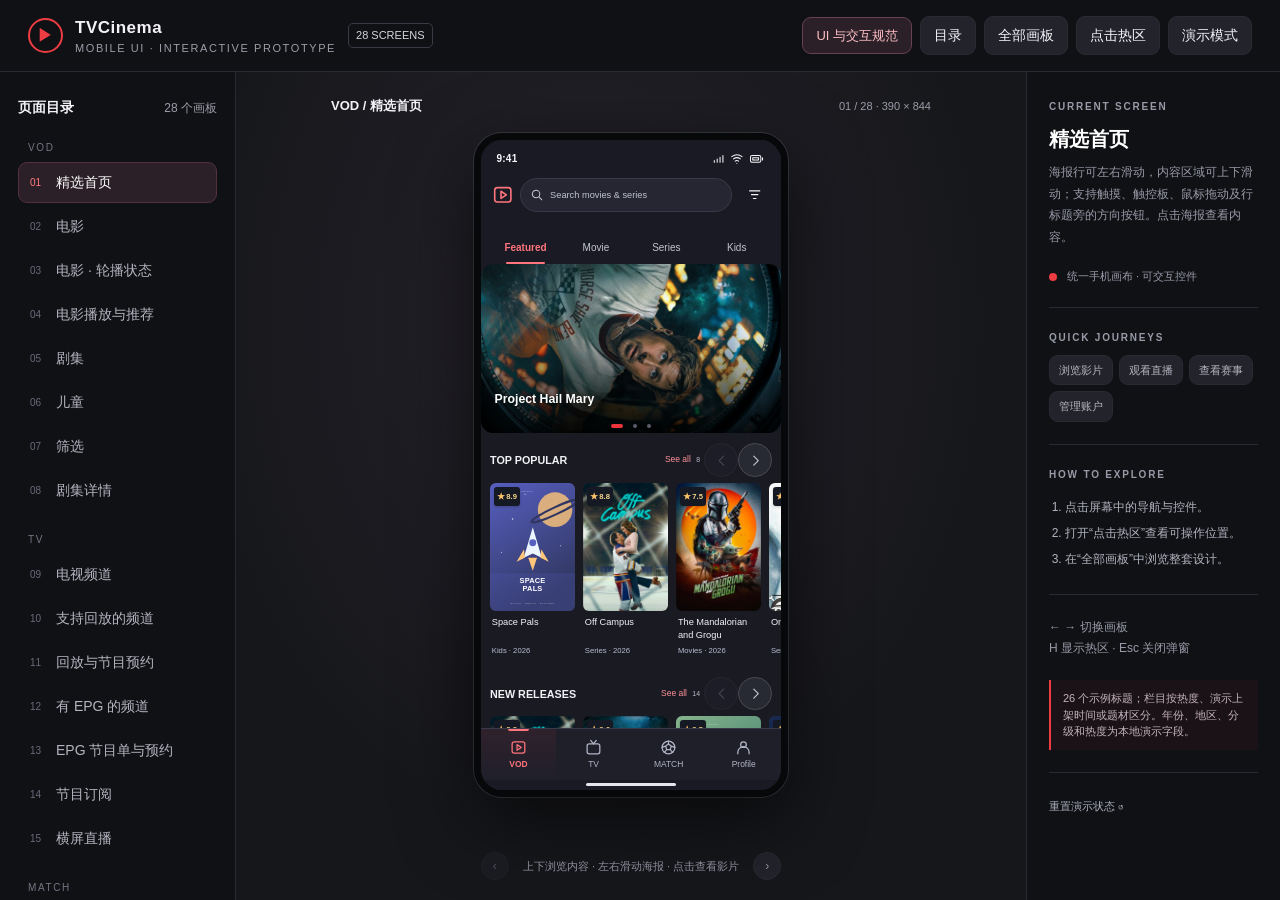
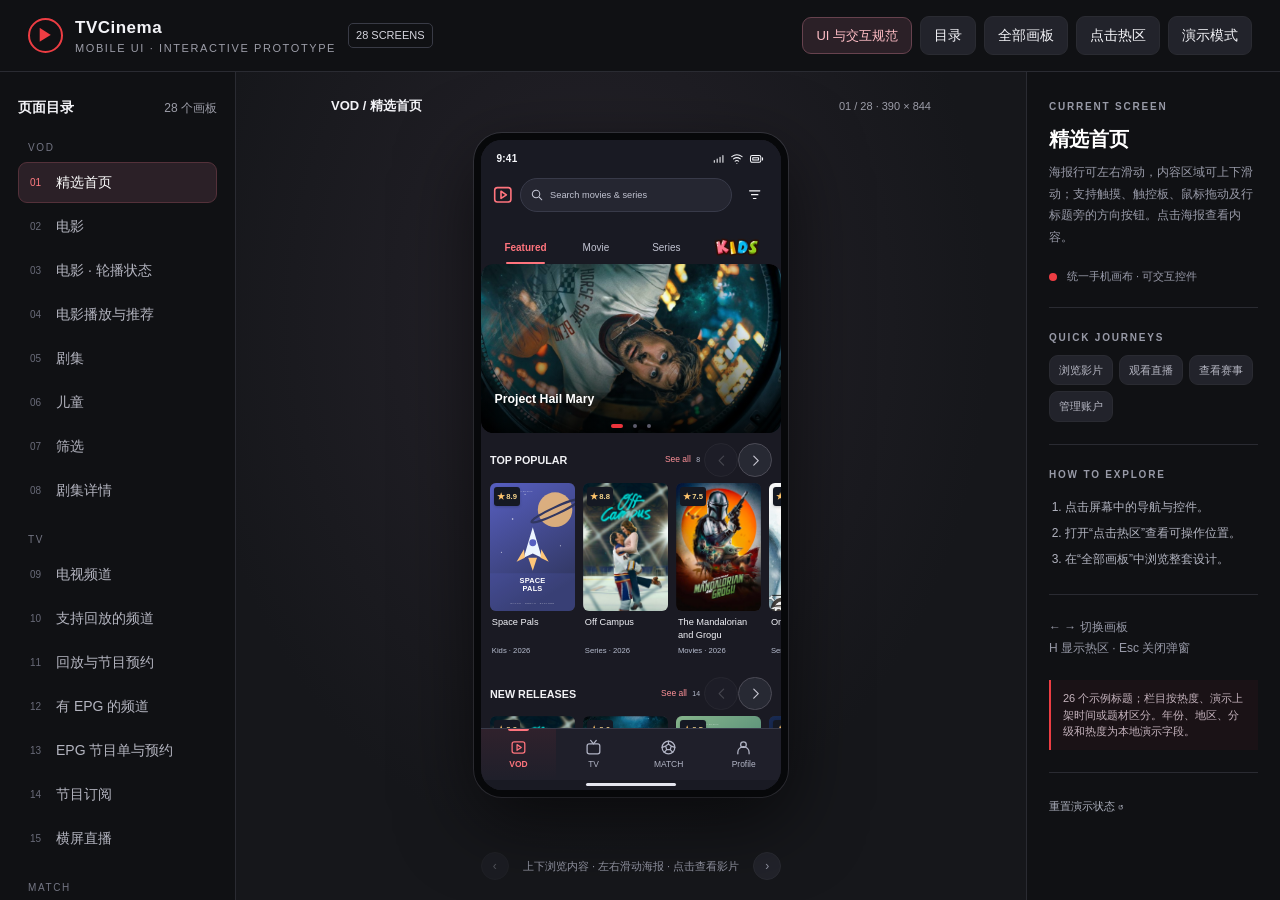
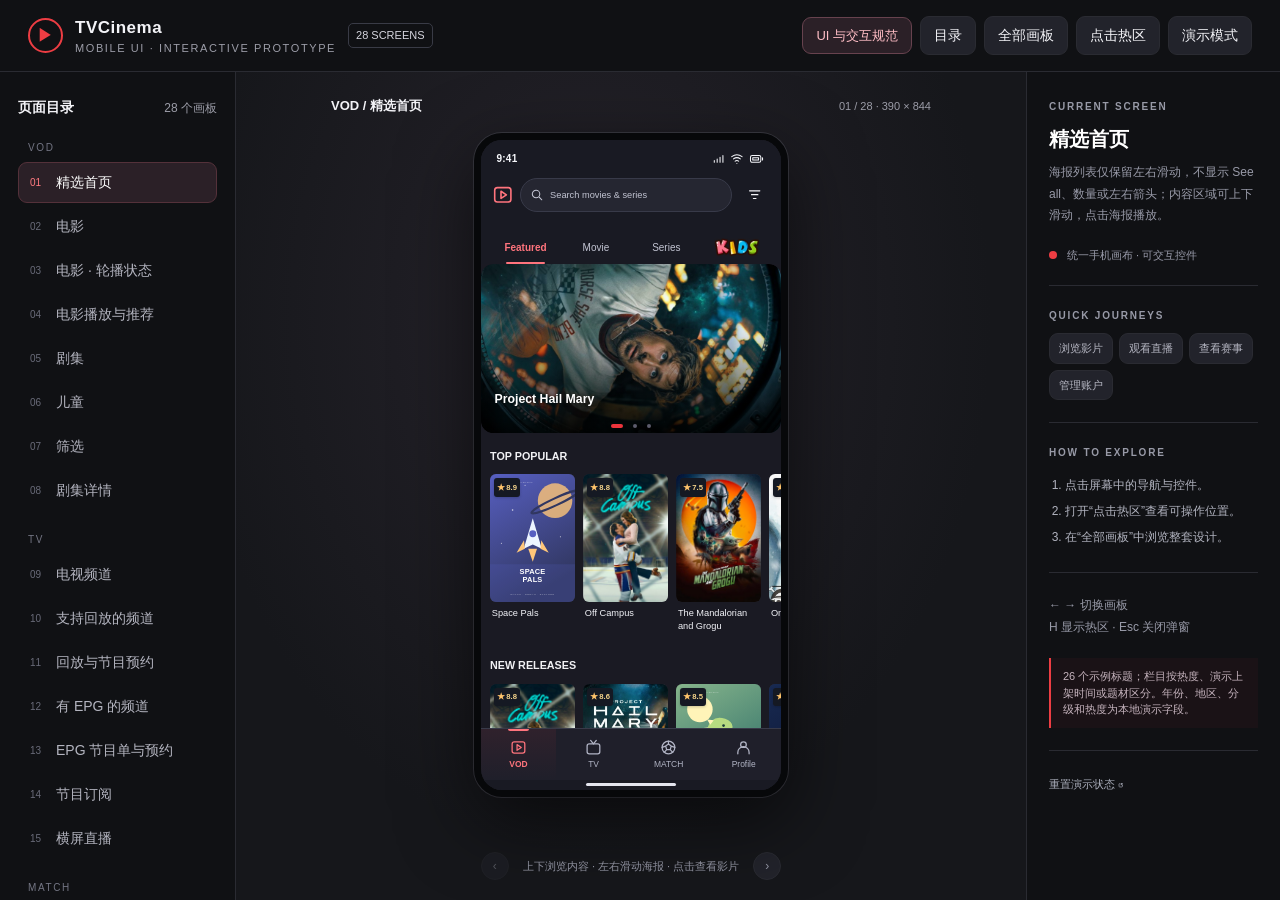
